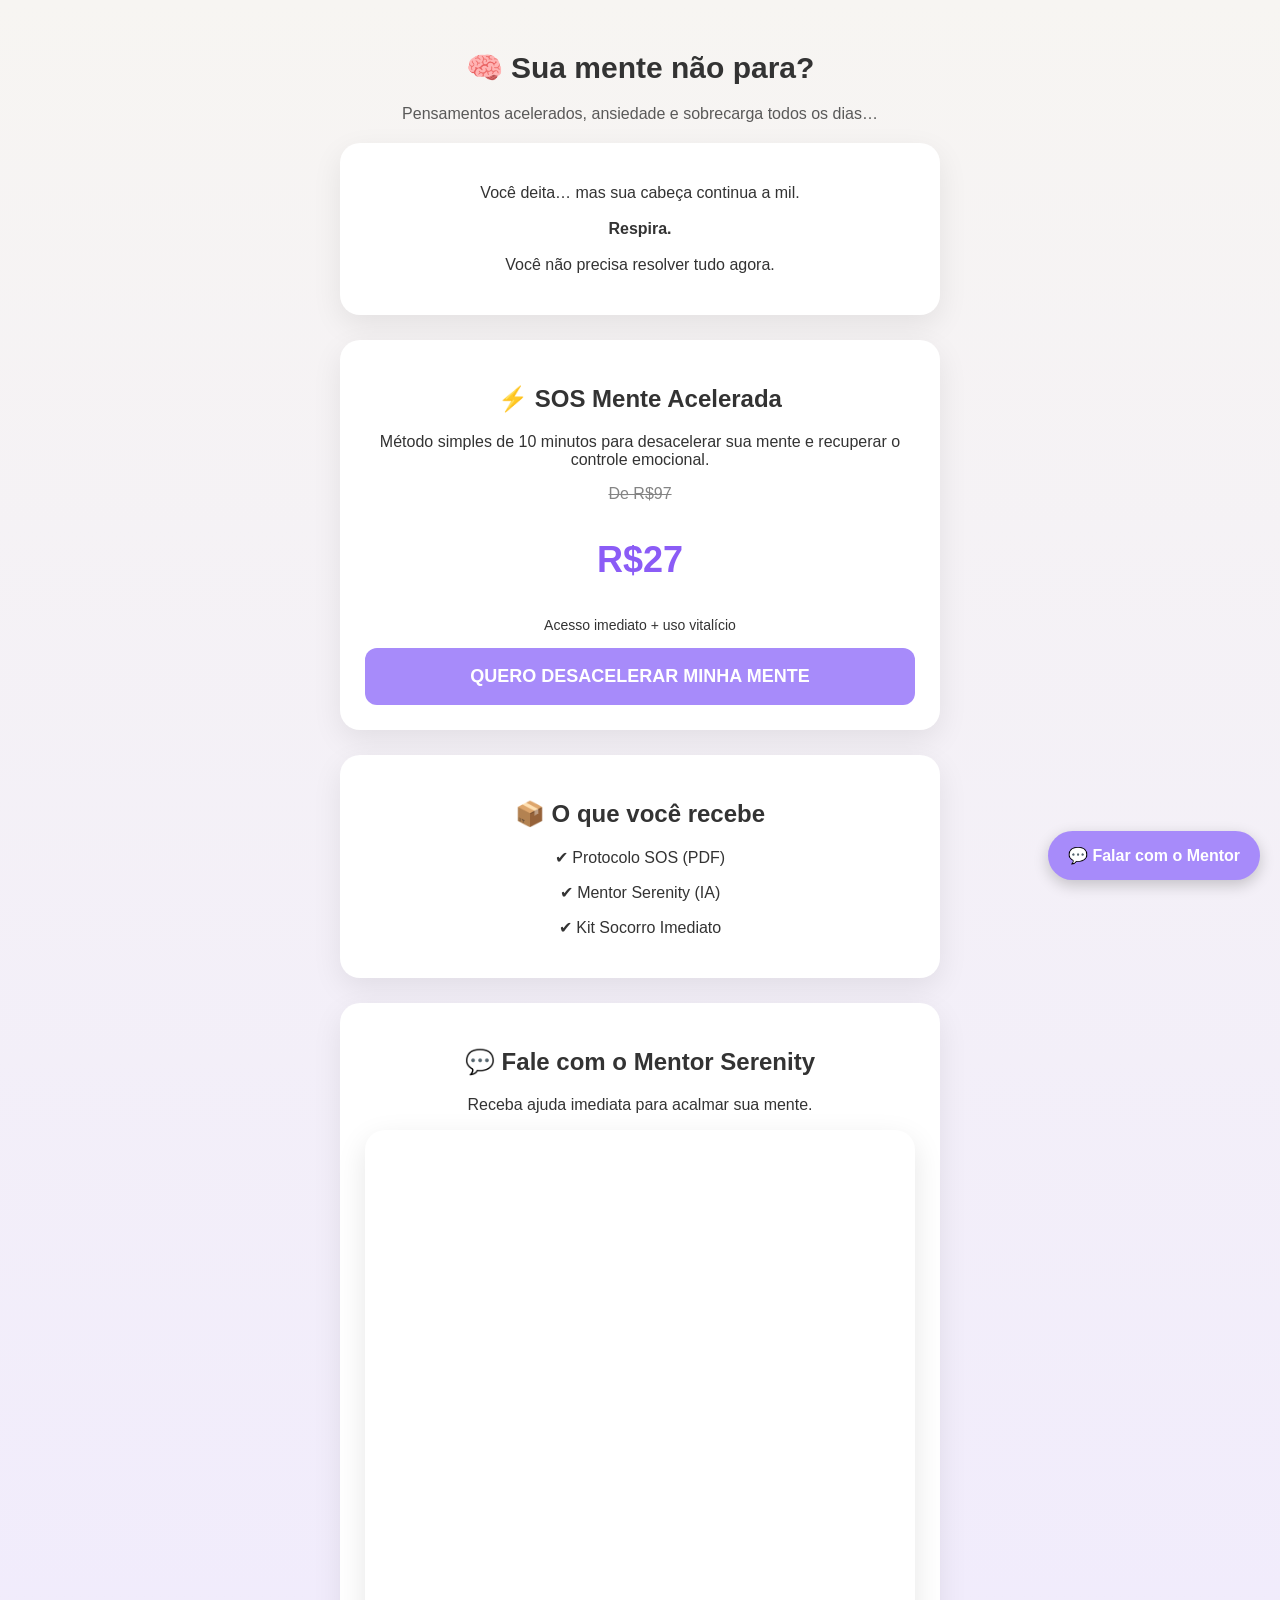
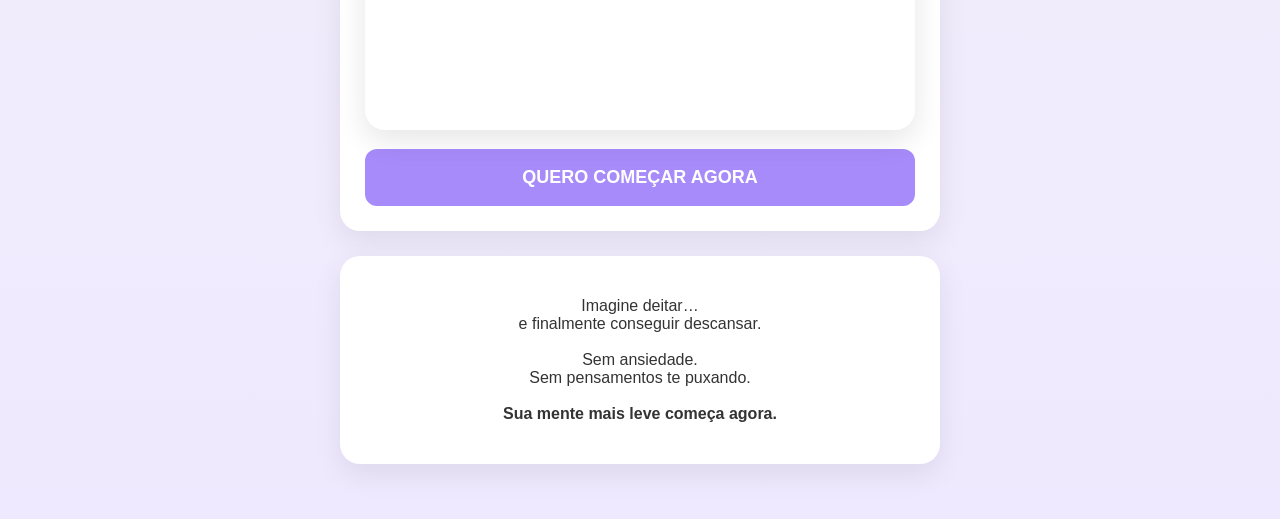
==== index.html @ 45c45fa7 "Update index.html with pricing and layout enhancements Added pricing information and improved layout" ====
<!DOCTYPE html>
<html lang="pt-br">
<head>
<meta charset="UTF-8">
<meta name="viewport" content="width=device-width, initial-scale=1.0">
<title>SOS Mente Acelerada</title>

<!-- META PIXEL -->
<script>
!function(f,b,e,v,n,t,s){if(f.fbq)return;n=f.fbq=function(){n.callMethod?
n.callMethod.apply(n,arguments):n.queue.push(arguments)};
if(!f._fbq)f._fbq=n;n.push=n;n.loaded=!0;n.version='2.0';
n.queue=[];t=b.createElement(e);t.async=!0;
t.src=v;s=b.getElementsByTagName(e)[0];
s.parentNode.insertBefore(t,s)}(window, document,'script',
'https://connect.facebook.net/en_US/fbevents.js');

fbq('init', '4229723683907206');
fbq('track', 'PageView');
</script>

<style>
body {
  margin: 0;
  font-family: Arial;
  background: linear-gradient(180deg, #f7f5f2, #efe9ff);
  color: #333;
}

.container {
  max-width: 600px;
  margin: auto;
  padding: 30px 20px;
  text-align: center;
}

.box {
  background: white;
  padding: 25px;
  border-radius: 20px;
  box-shadow: 0 10px 30px rgba(0,0,0,0.08);
  margin-bottom: 25px;
}

h1 {
  font-size: 30px;
}

.subtitle {
  opacity: 0.8;
  margin-bottom: 20px;
}

.btn {
  display: block;
  padding: 18px;
  background: #a78bfa;
  color: white;
  text-decoration: none;
  border-radius: 12px;
  font-size: 18px;
  font-weight: bold;
  margin-top: 15px;
}

.btn:hover {
  background: #8b5cf6;
}

.price-box {
  margin-top: 15px;
}

.old {
  text-decoration: line-through;
  opacity: 0.6;
}

.price {
  font-size: 36px;
  font-weight: bold;
  color: #8b5cf6;
}

.floating {
  position: fixed;
  bottom: 20px;
  right: 20px;
  background: #a78bfa;
  color: white;
  padding: 15px 20px;
  border-radius: 50px;
  text-decoration: none;
  font-weight: bold;
  box-shadow: 0 5px 15px rgba(0,0,0,0.2);
}
</style>

</head>

<body>

<div class="container">

<h1>🧠 Sua mente não para?</h1>
<p class="subtitle">
Pensamentos acelerados, ansiedade e sobrecarga todos os dias…
</p>

<div class="box">
<p>
Você deita… mas sua cabeça continua a mil.<br><br>
<b>Respira.</b><br><br>
Você não precisa resolver tudo agora.
</p>
</div>

<div class="box">
<h2>⚡ SOS Mente Acelerada</h2>

<p>
Método simples de 10 minutos para desacelerar sua mente e recuperar o controle emocional.
</p>

<div class="price-box">
  <p class="old">De R$97</p>
  <p class="price">R$27</p>
  <p style="font-size:14px;">Acesso imediato + uso vitalício</p>
</div>

<a class="btn" 
href="https://pay.kiwify.com.br/rpnTNTQ"
onclick="fbq('track', 'InitiateCheckout');">
QUERO DESACELERAR MINHA MENTE
</a>

</div>

<div class="box">
<h2>📦 O que você recebe</h2>
<p>✔ Protocolo SOS (PDF)</p>
<p>✔ Mentor Serenity (IA)</p>
<p>✔ Kit Socorro Imediato</p>
</div>

<div class="box">
<h2>💬 Fale com o Mentor Serenity</h2>
<p>Receba ajuda imediata para acalmar sua mente.</p>

<iframe
  title="Mentor Serenity"
  src="https://typebot.co/mentor-serenity-w5dq0qm"
  style="
    border: none;
    width: 100%;
    height: 600px;
    border-radius: 20px;
    box-shadow: 0 10px 30px rgba(0,0,0,0.1);
  ">
</iframe>

<a href="https://pay.kiwify.com.br/rpnTNTQ" class="btn">
QUERO COMEÇAR AGORA
</a>

</div>

<div class="box">
<p>
Imagine deitar…<br>
e finalmente conseguir descansar.<br><br>

Sem ansiedade.<br>
Sem pensamentos te puxando.<br><br>

<b>Sua mente mais leve começa agora.</b>
</p>
</div>

</div>

<a href="https://typebot.co/mentor-serenity-w5dq0qm" target="_blank" class="floating">
💬 Falar com o Mentor
</a>

</body>
</html>
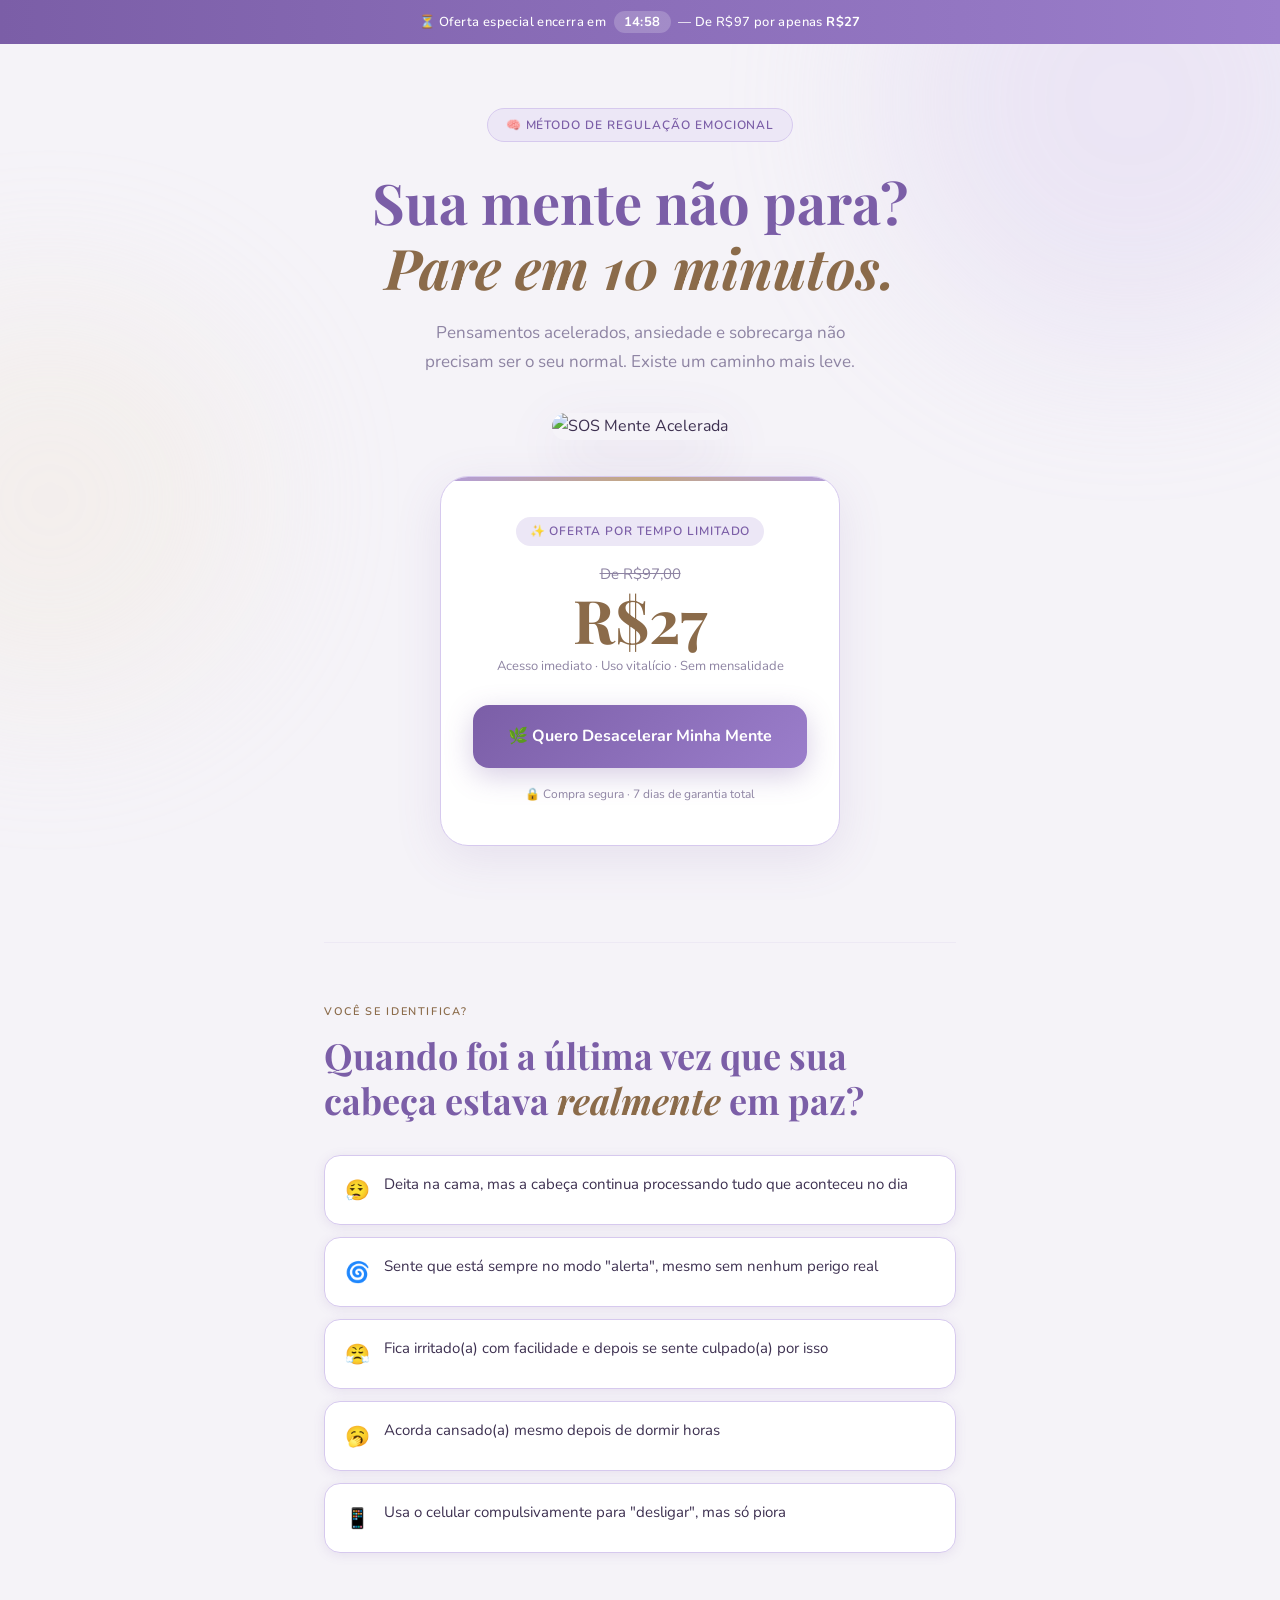
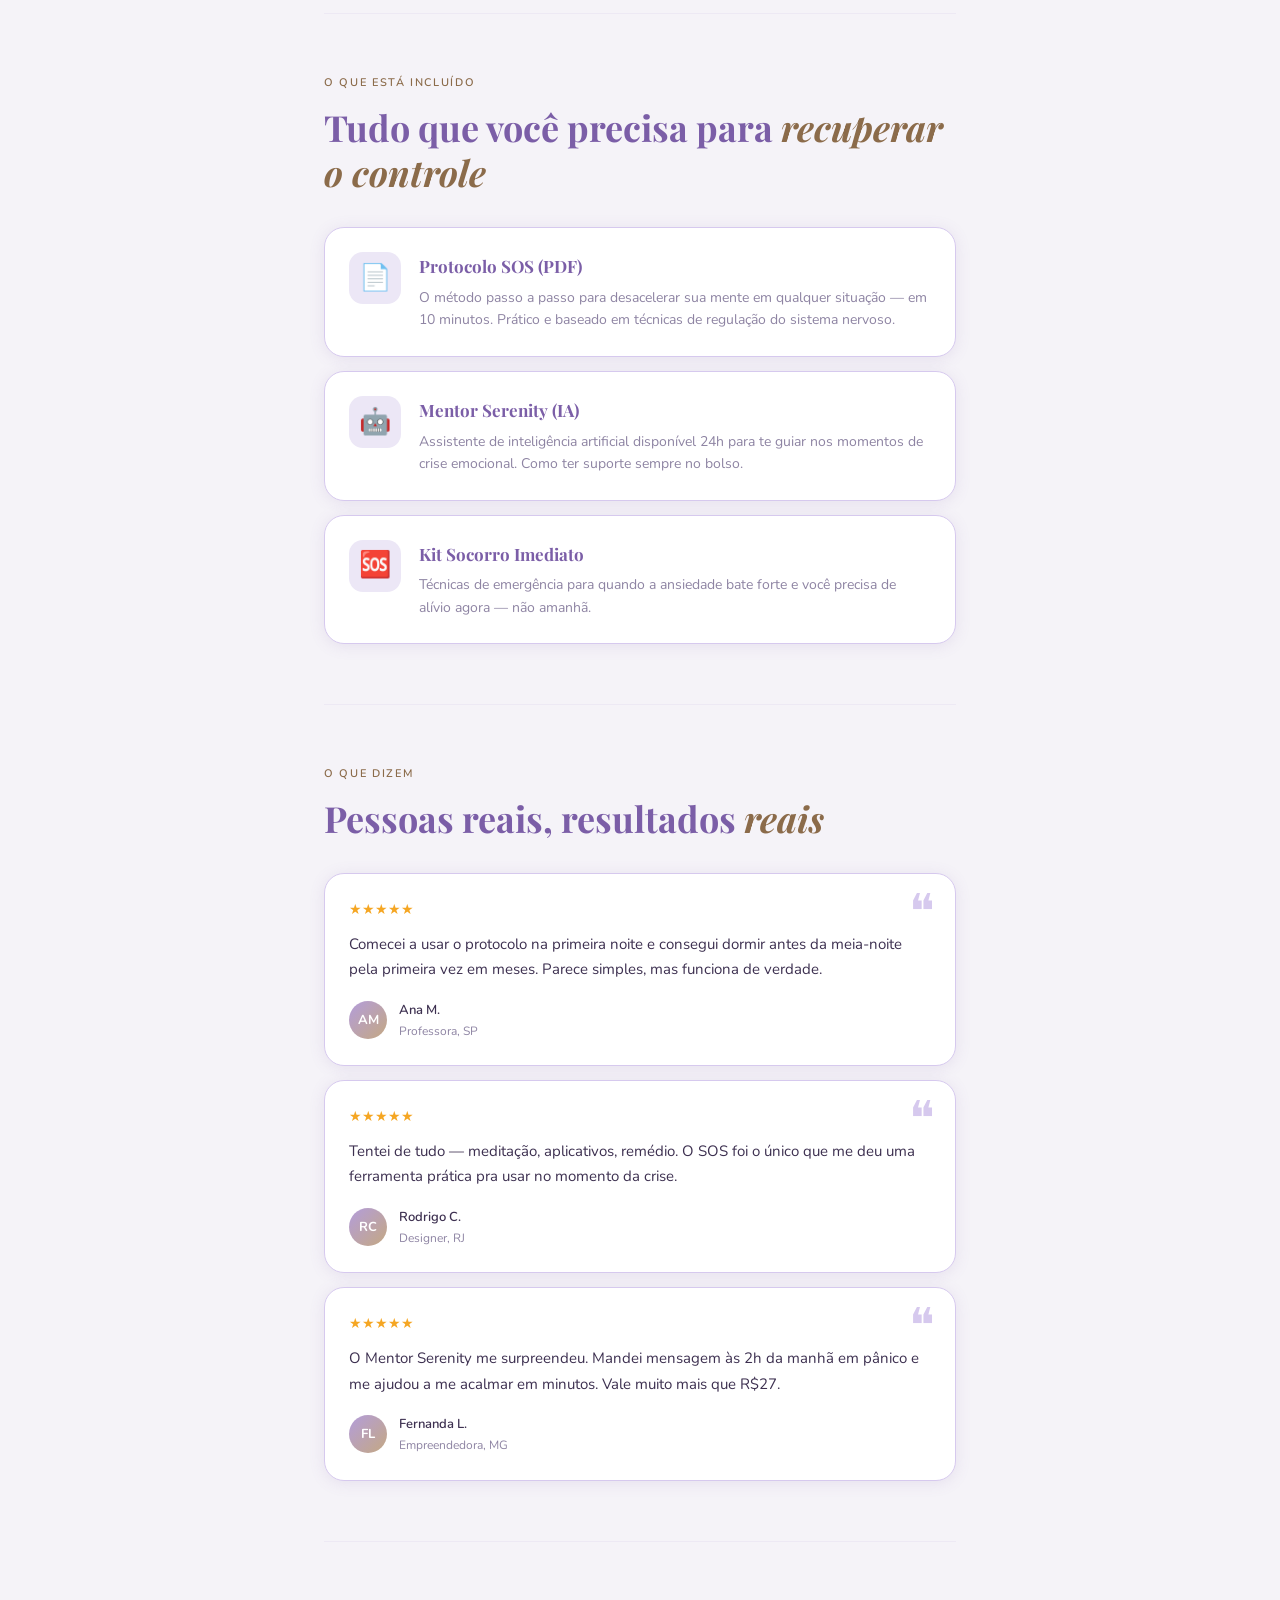
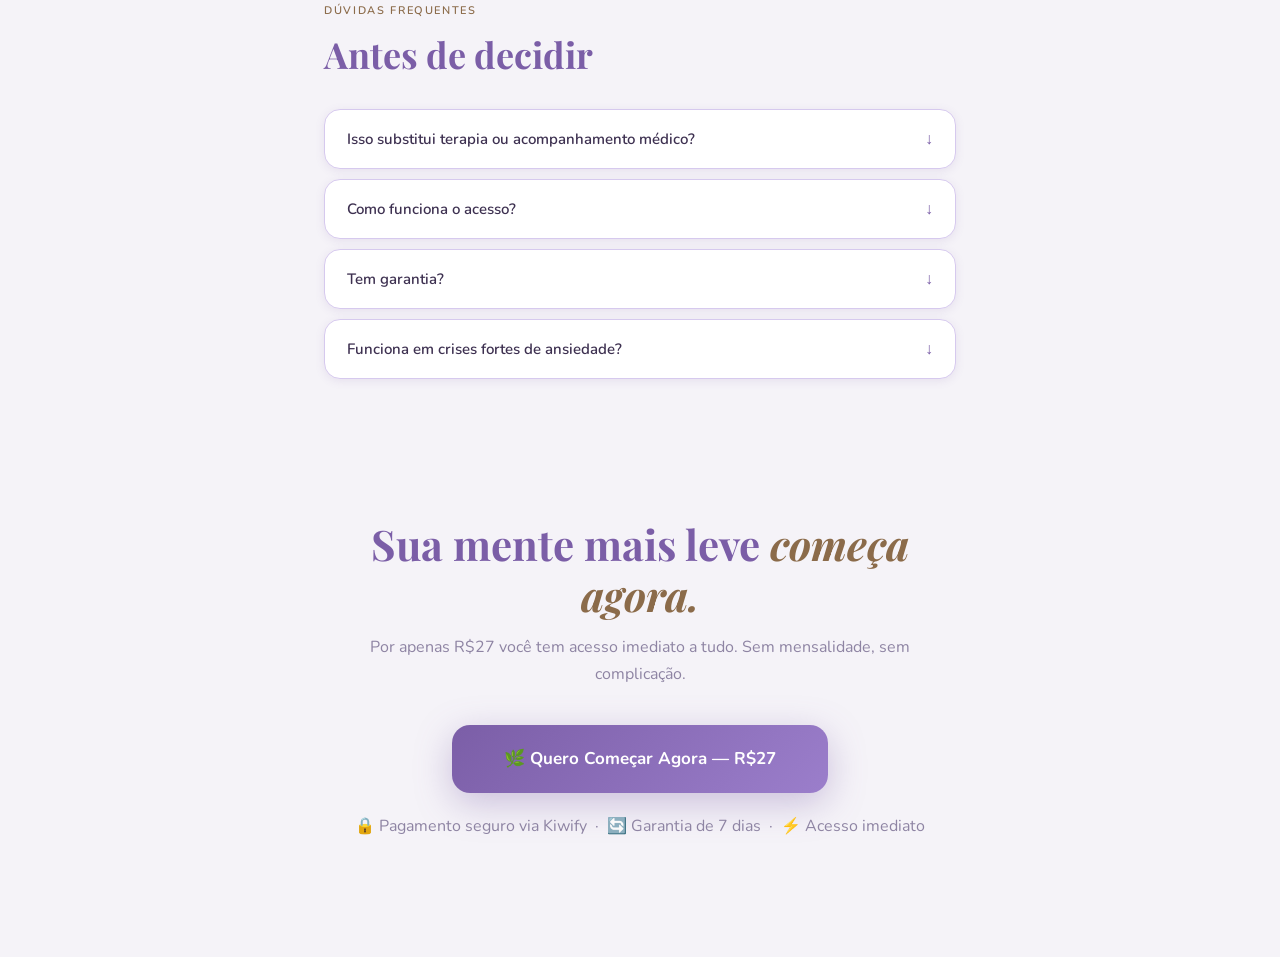
==== commit fbc601ea: "Refactor index.html with new styles and content Updated HTML structure, styles, and content for impr" ====
--- a/index.html
+++ b/index.html
@@ -1,187 +1,372 @@
-    <!DOCTYPE html>
-<html lang="pt-br">
+<!DOCTYPE html>
+<html lang="pt-BR">
 <head>
 <meta charset="UTF-8">
 <meta name="viewport" content="width=device-width, initial-scale=1.0">
-<title>SOS Mente Acelerada</title>
-
-<!-- META PIXEL -->
+<title>SOS Mente Acelerada — Pare os Pensamentos em 10 Minutos</title>
+<link href="https://fonts.googleapis.com/css2?family=Playfair+Display:ital,wght@0,700;1,400&family=Nunito:wght@300;400;500;600;700&display=swap" rel="stylesheet">
+<style>
+  :root {
+    --bg:       #f5f3f8;
+    --bg2:      #ede9f4;
+    --white:    #ffffff;
+    --purple:   #7b5ea7;
+    --purple2:  #9b7ecb;
+    --lavender: #b39ddb;
+    --lilac:    #d6c9ee;
+    --soft:     #ece7f6;
+    --brown:    #8b6b4a;
+    --brown-l:  #c4a882;
+    --text:     #3d3050;
+    --muted:    #8e84a3;
+    --shadow:   rgba(123,94,167,0.12);
+  }
+  * { margin:0; padding:0; box-sizing:border-box; }
+  body {
+    background: var(--bg);
+    color: var(--text);
+    font-family: 'Nunito', sans-serif;
+    font-weight: 400;
+    line-height: 1.7;
+    overflow-x: hidden;
+  }
+  .blob { position:fixed; border-radius:50%; filter:blur(80px); pointer-events:none; z-index:0; opacity:0.3; }
+  .blob-1 { width:500px; height:500px; background:var(--lilac); top:-150px; right:-100px; }
+  .blob-2 { width:400px; height:400px; background:#f0e6d3; bottom:200px; left:-150px; }
+
+  .container { max-width:680px; margin:0 auto; padding:0 24px; position:relative; z-index:1; }
+
+  /* TIMER */
+  .timer-bar {
+    background: linear-gradient(90deg, var(--purple), var(--purple2));
+    padding:11px 24px; text-align:center;
+    font-size:13px; color:#fff; font-weight:500; letter-spacing:0.03em;
+    position:relative; z-index:10;
+  }
+  #countdown {
+    font-weight:700; font-variant-numeric:tabular-nums;
+    background:rgba(255,255,255,0.2); padding:2px 10px; border-radius:20px; margin:0 4px;
+  }
+
+  /* HERO */
+  .hero { padding:64px 0 40px; text-align:center; }
+  .badge {
+    display:inline-flex; align-items:center; gap:8px;
+    background:var(--soft); border:1px solid var(--lilac); border-radius:100px;
+    padding:6px 18px; font-size:12px; color:var(--purple);
+    letter-spacing:0.08em; text-transform:uppercase; font-weight:600;
+    margin-bottom:28px; animation:fadeUp 0.6s ease both;
+  }
+  .hero h1 {
+    font-family:'Playfair Display', serif; font-size:clamp(36px,8vw,56px);
+    font-weight:700; color:var(--purple); line-height:1.15;
+    margin-bottom:20px; animation:fadeUp 0.6s 0.1s ease both;
+  }
+  .hero h1 em { font-style:italic; color:var(--brown); }
+  .hero p {
+    font-size:17px; color:var(--muted); max-width:480px;
+    margin:0 auto 36px; animation:fadeUp 0.6s 0.2s ease both;
+  }
+  .mockup-wrap {
+    margin:0 auto 36px; max-width:340px;
+    animation:fadeUp 0.6s 0.15s ease both;
+  }
+  .mockup-wrap img { width:100%; border-radius:20px; box-shadow:0 20px 60px var(--shadow); }
+
+  /* PRICE CARD */
+  .price-card {
+    background:var(--white); border:1.5px solid var(--lilac); border-radius:28px;
+    padding:40px 32px; text-align:center; margin:0 auto 56px; max-width:400px;
+    box-shadow:0 12px 48px var(--shadow); animation:fadeUp 0.6s 0.3s ease both;
+    position:relative; overflow:hidden;
+  }
+  .price-card::before {
+    content:''; position:absolute; top:0; left:0; right:0; height:4px;
+    background:linear-gradient(90deg,var(--lavender),var(--brown-l),var(--lavender));
+  }
+  .price-tag {
+    display:inline-block; background:var(--soft); color:var(--purple);
+    font-size:12px; font-weight:600; letter-spacing:0.08em; text-transform:uppercase;
+    padding:4px 14px; border-radius:100px; margin-bottom:16px;
+  }
+  .price-old { font-size:15px; color:var(--muted); text-decoration:line-through; margin-bottom:2px; }
+  .price-new {
+    font-family:'Playfair Display',serif; font-size:60px;
+    font-weight:700; color:var(--brown); line-height:1; margin-bottom:6px;
+  }
+  .price-note { font-size:13px; color:var(--muted); margin-bottom:28px; }
+  .cta-btn {
+    display:block; width:100%;
+    background:linear-gradient(135deg,var(--purple) 0%,var(--purple2) 100%);
+    color:#fff; font-family:'Nunito',sans-serif; font-weight:700; font-size:16px;
+    padding:18px 32px; border-radius:16px; text-decoration:none;
+    transition:transform 0.2s,box-shadow 0.2s;
+    box-shadow:0 8px 28px rgba(123,94,167,0.3);
+  }
+  .cta-btn:hover { transform:translateY(-2px); box-shadow:0 14px 36px rgba(123,94,167,0.4); }
+  .guarantee {
+    display:flex; align-items:center; justify-content:center;
+    gap:8px; font-size:12px; color:var(--muted); margin-top:16px;
+  }
+
+  /* SECTIONS */
+  .section { padding:60px 0; border-top:1px solid var(--bg2); }
+  .section-label {
+    font-size:11px; letter-spacing:0.15em; text-transform:uppercase;
+    color:var(--brown); font-weight:600; margin-bottom:12px;
+  }
+  .section h2 {
+    font-family:'Playfair Display',serif; font-size:clamp(24px,5vw,36px);
+    font-weight:700; color:var(--purple); line-height:1.25; margin-bottom:32px;
+  }
+  .section h2 em { font-style:italic; color:var(--brown); }
+
+  /* SYMPTOMS */
+  .symptom-list { list-style:none; display:flex; flex-direction:column; gap:12px; }
+  .symptom-list li {
+    display:flex; align-items:flex-start; gap:14px;
+    background:var(--white); border:1px solid var(--lilac); border-radius:16px;
+    padding:16px 20px; font-size:15px; box-shadow:0 2px 12px var(--shadow);
+  }
+  .symptom-list li .icon { font-size:20px; flex-shrink:0; margin-top:2px; }
+
+  /* DELIVERABLES */
+  .deliverables { display:flex; flex-direction:column; gap:14px; }
+  .deliverable-card {
+    background:var(--white); border:1px solid var(--lilac); border-radius:20px;
+    padding:24px; display:flex; gap:18px; align-items:flex-start;
+    box-shadow:0 2px 16px var(--shadow); transition:transform 0.2s,box-shadow 0.2s;
+  }
+  .deliverable-card:hover { transform:translateY(-2px); box-shadow:0 8px 28px var(--shadow); }
+  .deliverable-icon {
+    font-size:26px; flex-shrink:0; width:52px; height:52px;
+    display:flex; align-items:center; justify-content:center;
+    background:var(--soft); border-radius:14px;
+  }
+  .deliverable-card h3 {
+    font-family:'Playfair Display',serif; font-size:17px;
+    font-weight:700; color:var(--purple); margin-bottom:6px;
+  }
+  .deliverable-card p { font-size:14px; color:var(--muted); line-height:1.6; }
+
+  /* TESTIMONIALS */
+  .testimonials { display:flex; flex-direction:column; gap:14px; }
+  .testimonial {
+    background:var(--white); border:1px solid var(--lilac); border-radius:20px;
+    padding:24px; box-shadow:0 2px 16px var(--shadow); position:relative;
+  }
+  .testimonial::after {
+    content:'❝'; position:absolute; top:14px; right:20px;
+    font-size:48px; color:var(--lilac); line-height:1;
+  }
+  .stars { color:#f5a623; font-size:14px; margin-bottom:10px; }
+  .testimonial-text { font-size:15px; line-height:1.7; margin-bottom:16px; }
+  .testimonial-author { display:flex; align-items:center; gap:12px; }
+  .avatar {
+    width:38px; height:38px; border-radius:50%;
+    background:linear-gradient(135deg,var(--lavender),var(--brown-l));
+    display:flex; align-items:center; justify-content:center;
+    font-size:13px; font-weight:700; color:#fff;
+  }
+  .author-info .name { font-size:13px; font-weight:600; }
+  .author-info .role { font-size:12px; color:var(--muted); }
+
+  /* FAQ */
+  .faq-list { display:flex; flex-direction:column; gap:10px; }
+  .faq-item {
+    background:var(--white); border:1px solid var(--lilac);
+    border-radius:16px; overflow:hidden; box-shadow:0 2px 10px var(--shadow);
+  }
+  .faq-question {
+    width:100%; background:none; border:none; color:var(--text);
+    font-family:'Nunito',sans-serif; font-size:15px; font-weight:600;
+    padding:18px 22px; text-align:left; cursor:pointer;
+    display:flex; justify-content:space-between; align-items:center; gap:16px;
+  }
+  .faq-question .chevron { font-size:16px; color:var(--purple); transition:transform 0.3s; flex-shrink:0; }
+  .faq-answer {
+    max-height:0; overflow:hidden; transition:max-height 0.3s ease,padding 0.3s;
+    font-size:14px; color:var(--muted); line-height:1.7; padding:0 22px;
+  }
+  .faq-item.open .faq-answer { max-height:200px; padding:0 22px 18px; }
+  .faq-item.open .chevron { transform:rotate(180deg); }
+
+  /* FINAL CTA */
+  .final-cta { padding:80px 0; text-align:center; }
+  .final-cta h2 {
+    font-family:'Playfair Display',serif; font-size:clamp(28px,6vw,42px);
+    font-weight:700; color:var(--purple); line-height:1.2; margin-bottom:14px;
+  }
+  .final-cta h2 em { font-style:italic; color:var(--brown); }
+  .final-cta p { font-size:16px; color:var(--muted); margin-bottom:36px; }
+  .cta-btn-large {
+    display:inline-block;
+    background:linear-gradient(135deg,var(--purple) 0%,var(--purple2) 100%);
+    color:#fff; font-family:'Nunito',sans-serif; font-weight:700; font-size:17px;
+    padding:20px 52px; border-radius:18px; text-decoration:none;
+    transition:transform 0.2s,box-shadow 0.2s;
+    box-shadow:0 10px 36px rgba(123,94,167,0.35); margin-bottom:20px;
+  }
+  .cta-btn-large:hover { transform:translateY(-3px); box-shadow:0 18px 48px rgba(123,94,167,0.45); }
+  .footer-note { font-size:12px; color:var(--muted); }
+
+  @keyframes fadeUp {
+    from { opacity:0; transform:translateY(18px); }
+    to   { opacity:1; transform:translateY(0); }
+  }
+  .reveal { opacity:0; transform:translateY(24px); transition:opacity 0.6s ease,transform 0.6s ease; }
+  .reveal.visible { opacity:1; transform:translateY(0); }
+</style>
+</head>
+<body>
+
+<div class="blob blob-1"></div>
+<div class="blob blob-2"></div>
+
+<div class="timer-bar">
+  ⏳ Oferta especial encerra em <span id="countdown">15:00</span> — De R$97 por apenas <strong>R$27</strong>
+</div>
+
+<div class="container">
+
+  <section class="hero">
+    <div class="badge">🧠 Método de regulação emocional</div>
+    <h1>Sua mente não para?<br><em>Pare em 10 minutos.</em></h1>
+    <p>Pensamentos acelerados, ansiedade e sobrecarga não precisam ser o seu normal. Existe um caminho mais leve.</p>
+    <div class="mockup-wrap">
+      <img src="ChatGPT_Image_18_mar_2026__17_12_51.png" alt="SOS Mente Acelerada">
+    </div>
+    <div class="price-card">
+      <div class="price-tag">✨ Oferta por tempo limitado</div>
+      <div class="price-old">De R$97,00</div>
+      <div class="price-new">R$27</div>
+      <div class="price-note">Acesso imediato · Uso vitalício · Sem mensalidade</div>
+      <a href="https://pay.kiwify.com.br/rpnTNTQ" class="cta-btn">🌿 Quero Desacelerar Minha Mente</a>
+      <div class="guarantee">🔒 Compra segura · 7 dias de garantia total</div>
+    </div>
+  </section>
+
+  <section class="section reveal">
+    <p class="section-label">Você se identifica?</p>
+    <h2>Quando foi a última vez que sua cabeça estava <em>realmente</em> em paz?</h2>
+    <ul class="symptom-list">
+      <li><span class="icon">😮‍💨</span><span>Deita na cama, mas a cabeça continua processando tudo que aconteceu no dia</span></li>
+      <li><span class="icon">🌀</span><span>Sente que está sempre no modo "alerta", mesmo sem nenhum perigo real</span></li>
+      <li><span class="icon">😤</span><span>Fica irritado(a) com facilidade e depois se sente culpado(a) por isso</span></li>
+      <li><span class="icon">🥱</span><span>Acorda cansado(a) mesmo depois de dormir horas</span></li>
+      <li><span class="icon">📱</span><span>Usa o celular compulsivamente para "desligar", mas só piora</span></li>
+    </ul>
+  </section>
+
+  <section class="section reveal">
+    <p class="section-label">O que está incluído</p>
+    <h2>Tudo que você precisa para <em>recuperar o controle</em></h2>
+    <div class="deliverables">
+      <div class="deliverable-card">
+        <div class="deliverable-icon">📄</div>
+        <div>
+          <h3>Protocolo SOS (PDF)</h3>
+          <p>O método passo a passo para desacelerar sua mente em qualquer situação — em 10 minutos. Prático e baseado em técnicas de regulação do sistema nervoso.</p>
+        </div>
+      </div>
+      <div class="deliverable-card">
+        <div class="deliverable-icon">🤖</div>
+        <div>
+          <h3>Mentor Serenity (IA)</h3>
+          <p>Assistente de inteligência artificial disponível 24h para te guiar nos momentos de crise emocional. Como ter suporte sempre no bolso.</p>
+        </div>
+      </div>
+      <div class="deliverable-card">
+        <div class="deliverable-icon">🆘</div>
+        <div>
+          <h3>Kit Socorro Imediato</h3>
+          <p>Técnicas de emergência para quando a ansiedade bate forte e você precisa de alívio agora — não amanhã.</p>
+        </div>
+      </div>
+    </div>
+  </section>
+
+  <section class="section reveal">
+    <p class="section-label">O que dizem</p>
+    <h2>Pessoas reais, resultados <em>reais</em></h2>
+    <div class="testimonials">
+      <div class="testimonial">
+        <div class="stars">★★★★★</div>
+        <p class="testimonial-text">Comecei a usar o protocolo na primeira noite e consegui dormir antes da meia-noite pela primeira vez em meses. Parece simples, mas funciona de verdade.</p>
+        <div class="testimonial-author">
+          <div class="avatar">AM</div>
+          <div class="author-info"><div class="name">Ana M.</div><div class="role">Professora, SP</div></div>
+        </div>
+      </div>
+      <div class="testimonial">
+        <div class="stars">★★★★★</div>
+        <p class="testimonial-text">Tentei de tudo — meditação, aplicativos, remédio. O SOS foi o único que me deu uma ferramenta prática pra usar no momento da crise.</p>
+        <div class="testimonial-author">
+          <div class="avatar">RC</div>
+          <div class="author-info"><div class="name">Rodrigo C.</div><div class="role">Designer, RJ</div></div>
+        </div>
+      </div>
+      <div class="testimonial">
+        <div class="stars">★★★★★</div>
+        <p class="testimonial-text">O Mentor Serenity me surpreendeu. Mandei mensagem às 2h da manhã em pânico e me ajudou a me acalmar em minutos. Vale muito mais que R$27.</p>
+        <div class="testimonial-author">
+          <div class="avatar">FL</div>
+          <div class="author-info"><div class="name">Fernanda L.</div><div class="role">Empreendedora, MG</div></div>
+        </div>
+      </div>
+    </div>
+  </section>
+
+  <section class="section reveal">
+    <p class="section-label">Dúvidas frequentes</p>
+    <h2>Antes de decidir</h2>
+    <div class="faq-list">
+      <div class="faq-item">
+        <button class="faq-question" onclick="toggleFaq(this)">Isso substitui terapia ou acompanhamento médico?<span class="chevron">↓</span></button>
+        <div class="faq-answer">Não. O SOS Mente Acelerada é uma ferramenta de apoio emocional e autocuidado, não tratamento médico. Se você tem diagnóstico de ansiedade ou depressão, use em conjunto com seu acompanhamento profissional.</div>
+      </div>
+      <div class="faq-item">
+        <button class="faq-question" onclick="toggleFaq(this)">Como funciona o acesso?<span class="chevron">↓</span></button>
+        <div class="faq-answer">Imediatamente após o pagamento, você recebe um email com o link de acesso ao PDF e ao Mentor Serenity. Acesso vitalício, sem mensalidade, disponível no celular ou computador.</div>
+      </div>
+      <div class="faq-item">
+        <button class="faq-question" onclick="toggleFaq(this)">Tem garantia?<span class="chevron">↓</span></button>
+        <div class="faq-answer">Sim! Você tem 7 dias de garantia total. Se por qualquer motivo não gostar, basta pedir reembolso e devolvemos 100% do valor — sem burocracia.</div>
+      </div>
+      <div class="faq-item">
+        <button class="faq-question" onclick="toggleFaq(this)">Funciona em crises fortes de ansiedade?<span class="chevron">↓</span></button>
+        <div class="faq-answer">O Kit Socorro Imediato foi criado exatamente para esses momentos. As técnicas são baseadas em regulação do sistema nervoso autônomo e funcionam mesmo quando a ansiedade está intensa.</div>
+      </div>
+    </div>
+  </section>
+
+  <section class="final-cta reveal">
+    <h2>Sua mente mais leve <em>começa agora.</em></h2>
+    <p>Por apenas R$27 você tem acesso imediato a tudo. Sem mensalidade, sem complicação.</p>
+    <a href="https://pay.kiwify.com.br/rpnTNTQ" class="cta-btn-large">🌿 Quero Começar Agora — R$27</a><br>
+    <p class="footer-note">🔒 Pagamento seguro via Kiwify &nbsp;·&nbsp; 🔄 Garantia de 7 dias &nbsp;·&nbsp; ⚡ Acesso imediato</p>
+  </section>
+
+</div>
+
 <script>
-!function(f,b,e,v,n,t,s){if(f.fbq)return;n=f.fbq=function(){n.callMethod?
-n.callMethod.apply(n,arguments):n.queue.push(arguments)};
-if(!f._fbq)f._fbq=n;n.push=n;n.loaded=!0;n.version='2.0';
-n.queue=[];t=b.createElement(e);t.async=!0;
-t.src=v;s=b.getElementsByTagName(e)[0];
-s.parentNode.insertBefore(t,s)}(window, document,'script',
-'https://connect.facebook.net/en_US/fbevents.js');
-
-fbq('init', '4229723683907206');
-fbq('track', 'PageView');
+  let total = 15*60;
+  const el = document.getElementById('countdown');
+  const iv = setInterval(()=>{
+    total--;
+    if(total<=0){clearInterval(iv);el.textContent='00:00';return;}
+    el.textContent=String(Math.floor(total/60)).padStart(2,'0')+':'+String(total%60).padStart(2,'0');
+  },1000);
+
+  const obs = new IntersectionObserver(e=>e.forEach(x=>{if(x.isIntersecting)x.target.classList.add('visible');}),{threshold:0.08});
+  document.querySelectorAll('.reveal').forEach(r=>obs.observe(r));
+
+  function toggleFaq(btn){
+    const item=btn.closest('.faq-item');
+    const open=item.classList.contains('open');
+    document.querySelectorAll('.faq-item').forEach(i=>i.classList.remove('open'));
+    if(!open)item.classList.add('open');
+  }
 </script>
-
-<style>
-body {
-  margin: 0;
-  font-family: Arial;
-  background: linear-gradient(180deg, #f7f5f2, #efe9ff);
-  color: #333;
-}
-
-.container {
-  max-width: 600px;
-  margin: auto;
-  padding: 30px 20px;
-  text-align: center;
-}
-
-.box {
-  background: white;
-  padding: 25px;
-  border-radius: 20px;
-  box-shadow: 0 10px 30px rgba(0,0,0,0.08);
-  margin-bottom: 25px;
-}
-
-h1 {
-  font-size: 30px;
-}
-
-.subtitle {
-  opacity: 0.8;
-  margin-bottom: 20px;
-}
-
-.btn {
-  display: block;
-  padding: 18px;
-  background: #a78bfa;
-  color: white;
-  text-decoration: none;
-  border-radius: 12px;
-  font-size: 18px;
-  font-weight: bold;
-  margin-top: 15px;
-}
-
-.btn:hover {
-  background: #8b5cf6;
-}
-
-.price-box {
-  margin-top: 15px;
-}
-
-.old {
-  text-decoration: line-through;
-  opacity: 0.6;
-}
-
-.price {
-  font-size: 36px;
-  font-weight: bold;
-  color: #8b5cf6;
-}
-
-.floating {
-  position: fixed;
-  bottom: 20px;
-  right: 20px;
-  background: #a78bfa;
-  color: white;
-  padding: 15px 20px;
-  border-radius: 50px;
-  text-decoration: none;
-  font-weight: bold;
-  box-shadow: 0 5px 15px rgba(0,0,0,0.2);
-}
-</style>
-
-</head>
-
-<body>
-
-<div class="container">
-
-<h1>🧠 Sua mente não para?</h1>
-<p class="subtitle">
-Pensamentos acelerados, ansiedade e sobrecarga todos os dias…
-</p>
-
-<div class="box">
-<p>
-Você deita… mas sua cabeça continua a mil.<br><br>
-<b>Respira.</b><br><br>
-Você não precisa resolver tudo agora.
-</p>
-</div>
-
-<div class="box">
-<h2>⚡ SOS Mente Acelerada</h2>
-
-<p>
-Método simples de 10 minutos para desacelerar sua mente e recuperar o controle emocional.
-</p>
-
-<div class="price-box">
-  <p class="old">De R$97</p>
-  <p class="price">R$27</p>
-  <p style="font-size:14px;">Acesso imediato + uso vitalício</p>
-</div>
-
-<a class="btn" 
-href="https://pay.kiwify.com.br/rpnTNTQ"
-onclick="fbq('track', 'InitiateCheckout');">
-QUERO DESACELERAR MINHA MENTE
-</a>
-
-</div>
-
-<div class="box">
-<h2>📦 O que você recebe</h2>
-<p>✔ Protocolo SOS (PDF)</p>
-<p>✔ Mentor Serenity (IA)</p>
-<p>✔ Kit Socorro Imediato</p>
-</div>
-
-<div class="box">
-<h2>💬 Fale com o Mentor Serenity</h2>
-<p>Receba ajuda imediata para acalmar sua mente.</p>
-
-<iframe
-  title="Mentor Serenity"
-  src="https://typebot.co/mentor-serenity-w5dq0qm"
-  style="
-    border: none;
-    width: 100%;
-    height: 600px;
-    border-radius: 20px;
-    box-shadow: 0 10px 30px rgba(0,0,0,0.1);
-  ">
-</iframe>
-
-<a href="https://pay.kiwify.com.br/rpnTNTQ" class="btn">
-QUERO COMEÇAR AGORA
-</a>
-
-</div>
-
-<div class="box">
-<p>
-Imagine deitar…<br>
-e finalmente conseguir descansar.<br><br>
-
-Sem ansiedade.<br>
-Sem pensamentos te puxando.<br><br>
-
-<b>Sua mente mais leve começa agora.</b>
-</p>
-</div>
-
-</div>
-
-<a href="https://typebot.co/mentor-serenity-w5dq0qm" target="_blank" class="floating">
-💬 Falar com o Mentor
-</a>
-
 </body>
 </html>
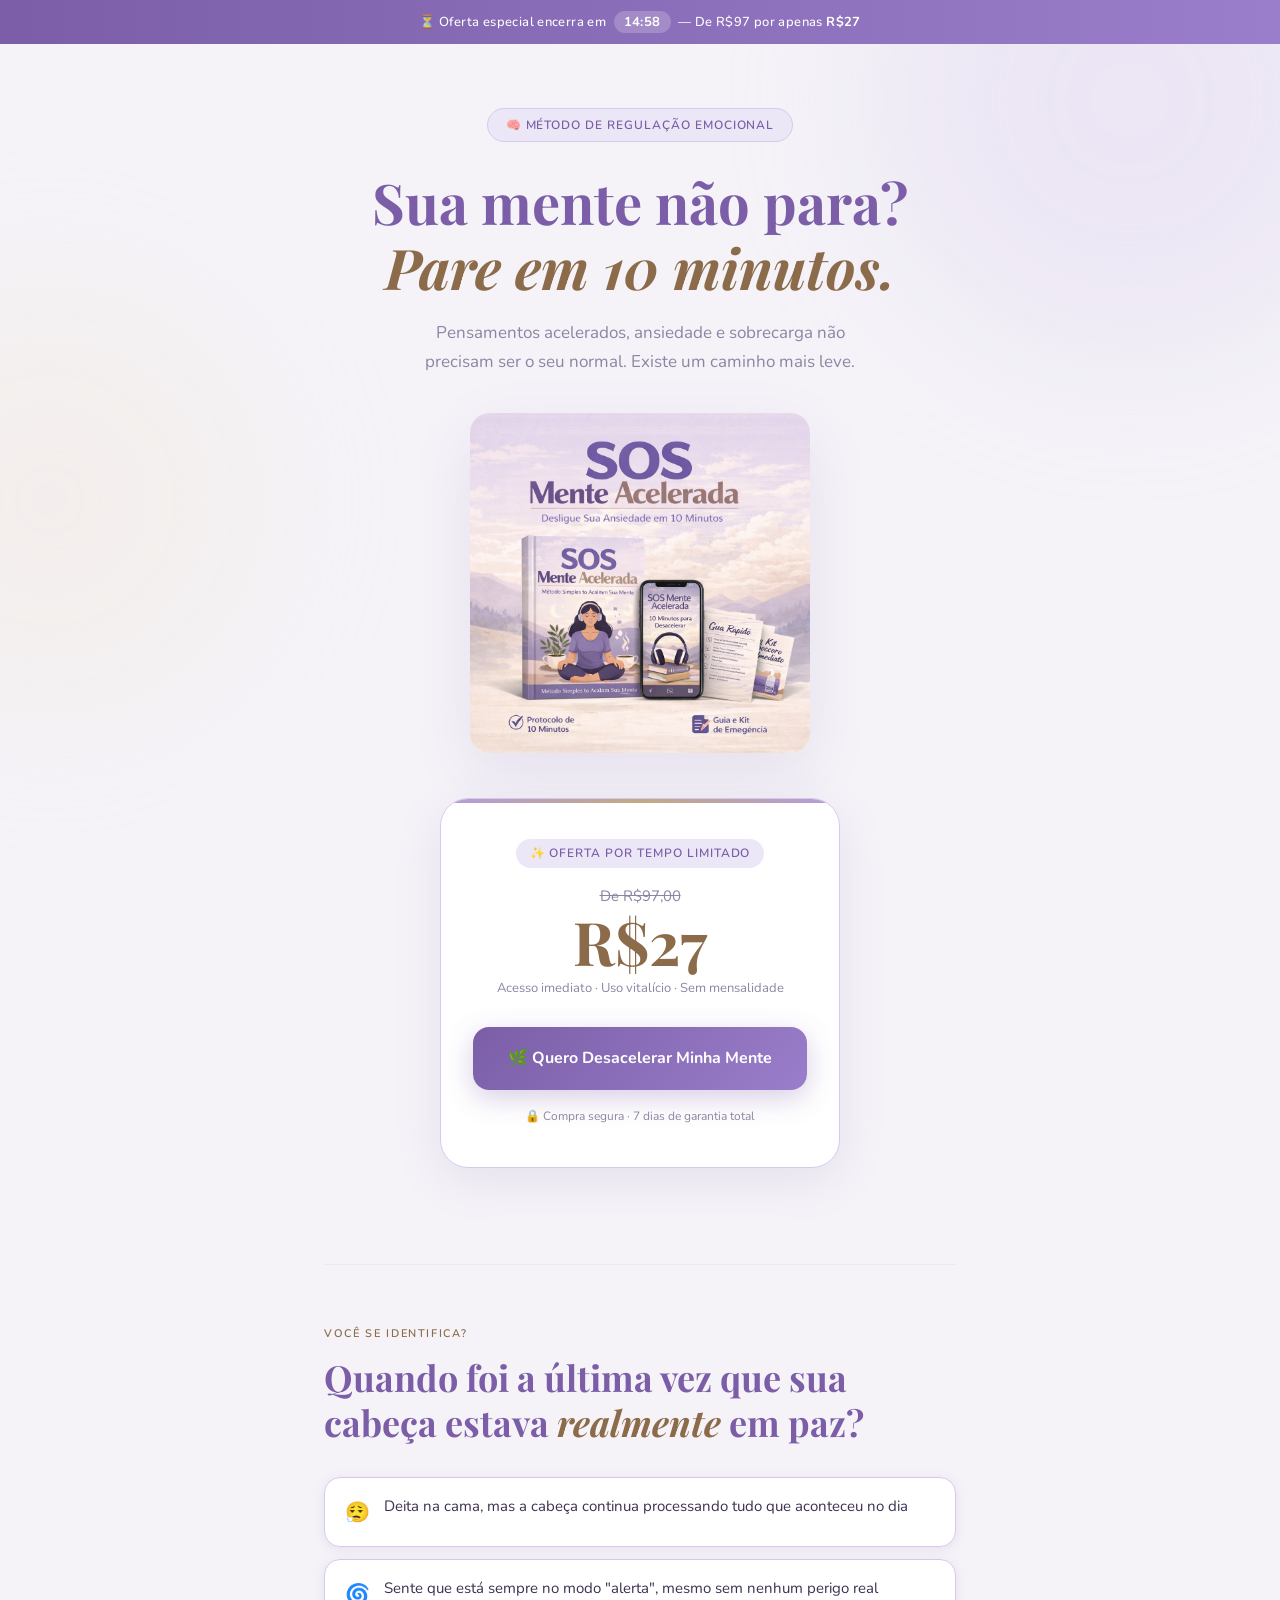
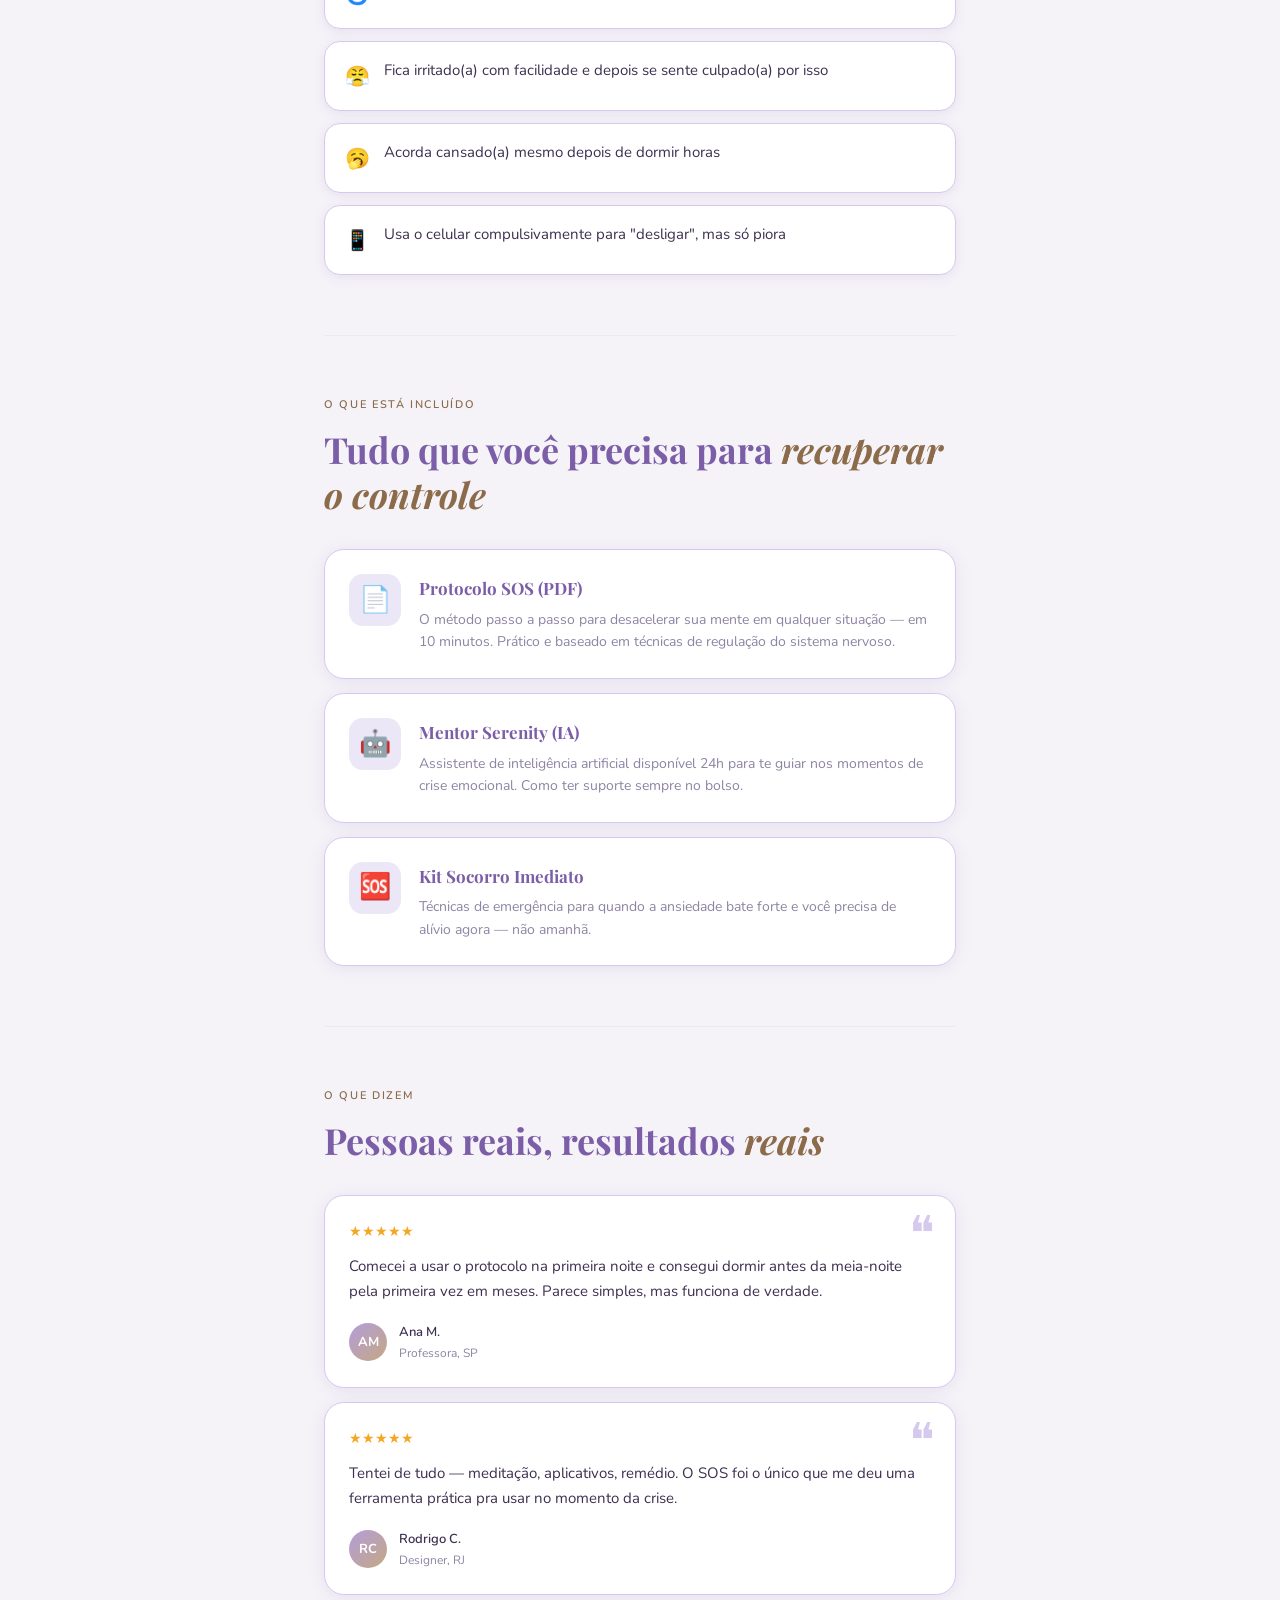
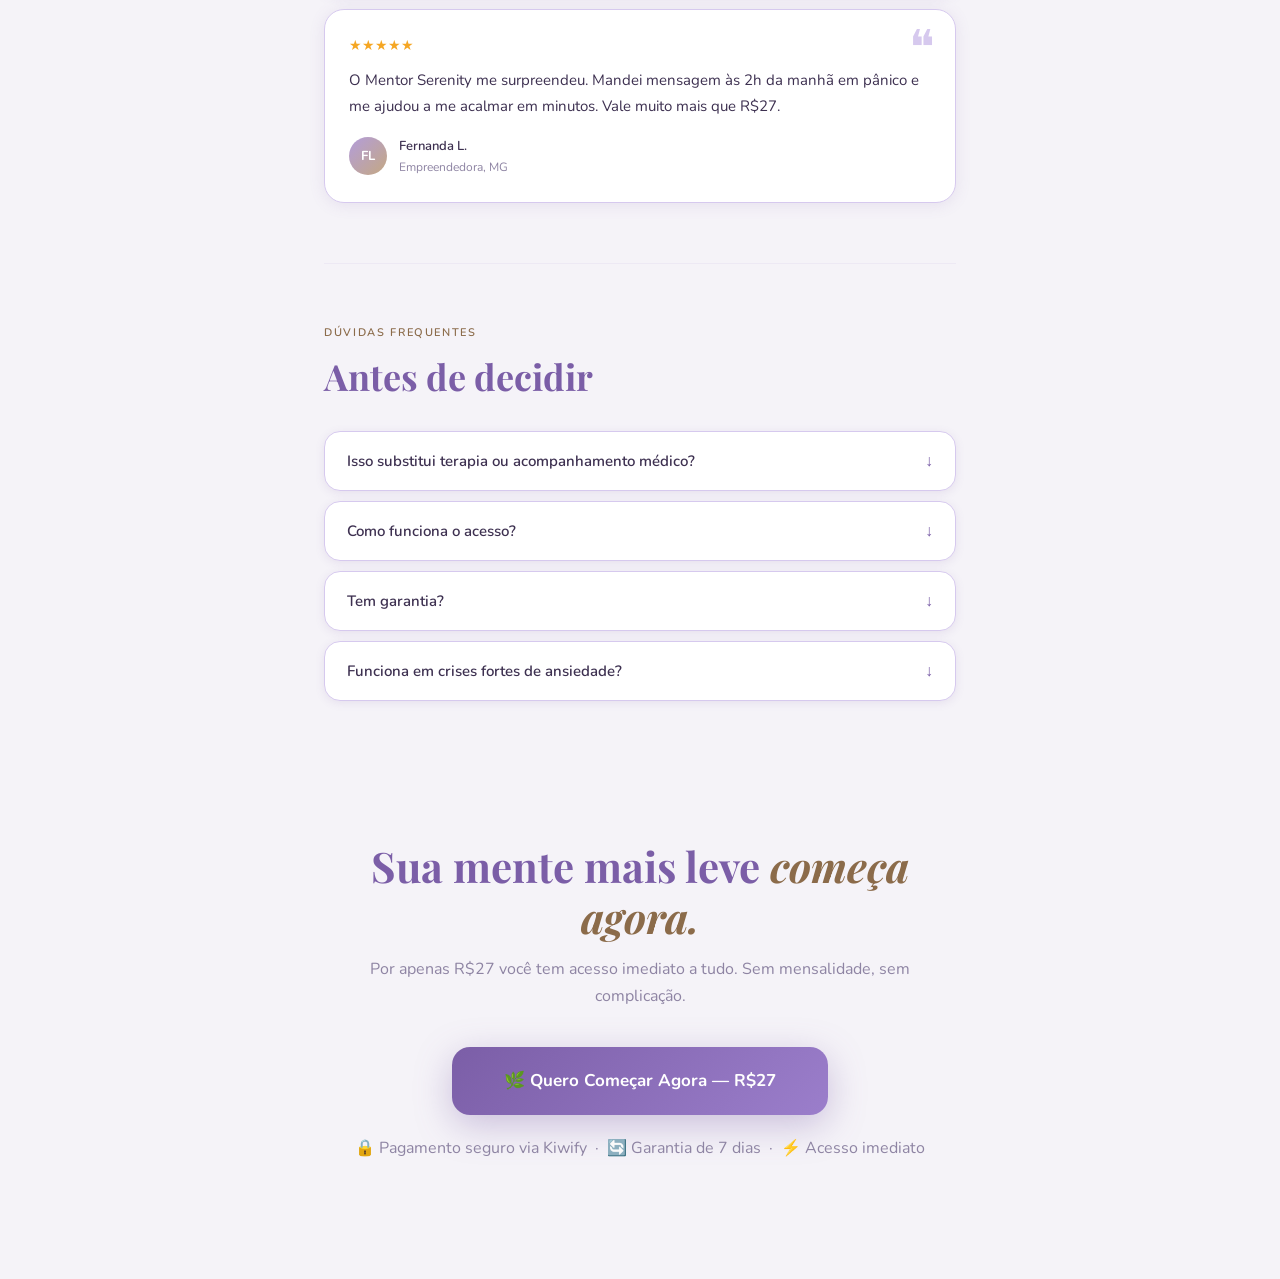
==== commit 8b675af1: "Fix image filename format in index.html" ====
--- a/index.html
+++ b/index.html
@@ -234,7 +234,7 @@
     <h1>Sua mente não para?<br><em>Pare em 10 minutos.</em></h1>
     <p>Pensamentos acelerados, ansiedade e sobrecarga não precisam ser o seu normal. Existe um caminho mais leve.</p>
     <div class="mockup-wrap">
-      <img src="ChatGPT_Image_18_mar_2026__17_12_51.png" alt="SOS Mente Acelerada">
+      <img src="ChatGPT Image 18 mar 2026, 17_12_51.png" alt="SOS Mente Acelerada">
     </div>
     <div class="price-card">
       <div class="price-tag">✨ Oferta por tempo limitado</div>
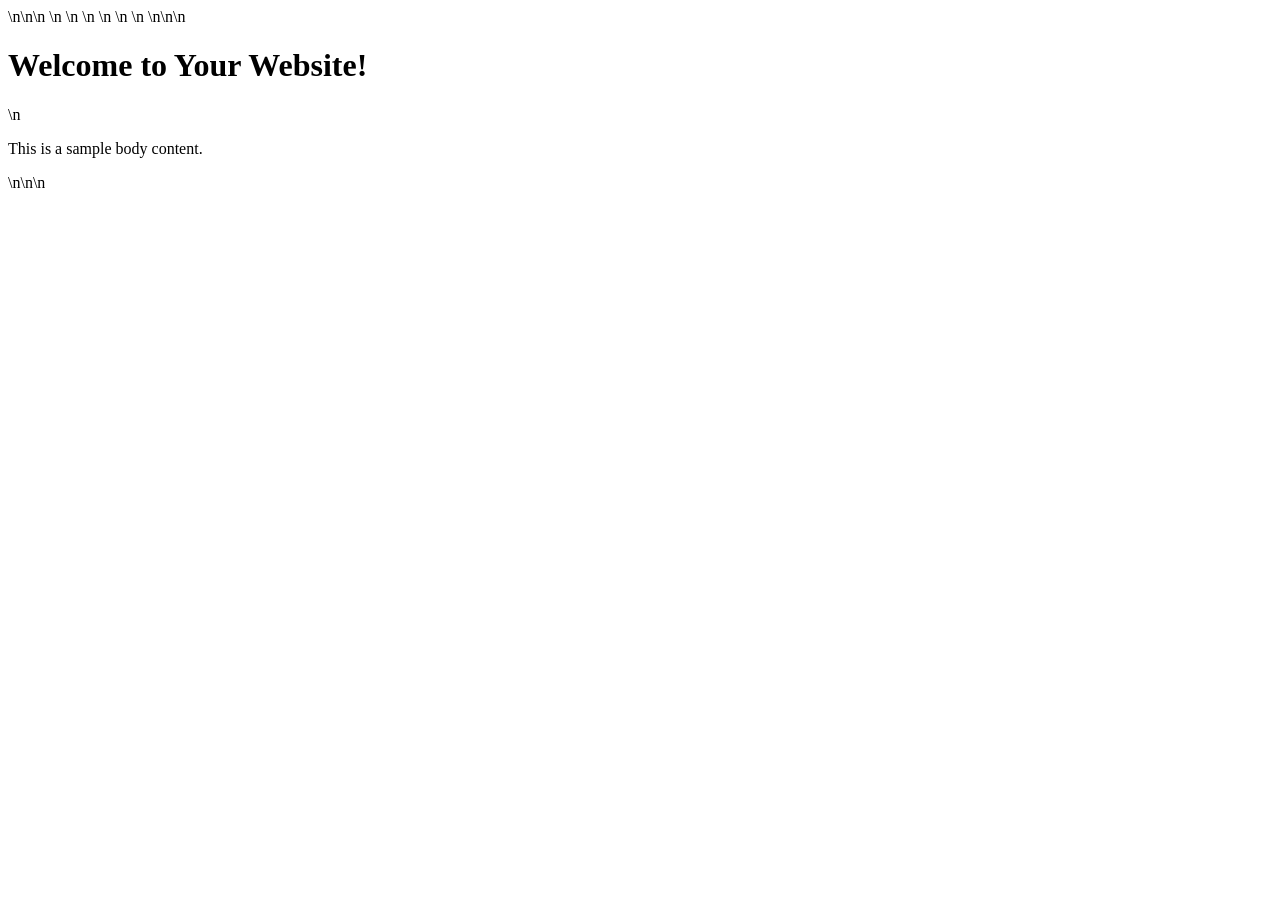
==== commit 0c604701: "Update index.html to include Facebook Pixel code" ====
--- a/index.html
+++ b/index.html
@@ -1,372 +1 @@
-<!DOCTYPE html>
-<html lang="pt-BR">
-<head>
-<meta charset="UTF-8">
-<meta name="viewport" content="width=device-width, initial-scale=1.0">
-<title>SOS Mente Acelerada — Pare os Pensamentos em 10 Minutos</title>
-<link href="https://fonts.googleapis.com/css2?family=Playfair+Display:ital,wght@0,700;1,400&family=Nunito:wght@300;400;500;600;700&display=swap" rel="stylesheet">
-<style>
-  :root {
-    --bg:       #f5f3f8;
-    --bg2:      #ede9f4;
-    --white:    #ffffff;
-    --purple:   #7b5ea7;
-    --purple2:  #9b7ecb;
-    --lavender: #b39ddb;
-    --lilac:    #d6c9ee;
-    --soft:     #ece7f6;
-    --brown:    #8b6b4a;
-    --brown-l:  #c4a882;
-    --text:     #3d3050;
-    --muted:    #8e84a3;
-    --shadow:   rgba(123,94,167,0.12);
-  }
-  * { margin:0; padding:0; box-sizing:border-box; }
-  body {
-    background: var(--bg);
-    color: var(--text);
-    font-family: 'Nunito', sans-serif;
-    font-weight: 400;
-    line-height: 1.7;
-    overflow-x: hidden;
-  }
-  .blob { position:fixed; border-radius:50%; filter:blur(80px); pointer-events:none; z-index:0; opacity:0.3; }
-  .blob-1 { width:500px; height:500px; background:var(--lilac); top:-150px; right:-100px; }
-  .blob-2 { width:400px; height:400px; background:#f0e6d3; bottom:200px; left:-150px; }
-
-  .container { max-width:680px; margin:0 auto; padding:0 24px; position:relative; z-index:1; }
-
-  /* TIMER */
-  .timer-bar {
-    background: linear-gradient(90deg, var(--purple), var(--purple2));
-    padding:11px 24px; text-align:center;
-    font-size:13px; color:#fff; font-weight:500; letter-spacing:0.03em;
-    position:relative; z-index:10;
-  }
-  #countdown {
-    font-weight:700; font-variant-numeric:tabular-nums;
-    background:rgba(255,255,255,0.2); padding:2px 10px; border-radius:20px; margin:0 4px;
-  }
-
-  /* HERO */
-  .hero { padding:64px 0 40px; text-align:center; }
-  .badge {
-    display:inline-flex; align-items:center; gap:8px;
-    background:var(--soft); border:1px solid var(--lilac); border-radius:100px;
-    padding:6px 18px; font-size:12px; color:var(--purple);
-    letter-spacing:0.08em; text-transform:uppercase; font-weight:600;
-    margin-bottom:28px; animation:fadeUp 0.6s ease both;
-  }
-  .hero h1 {
-    font-family:'Playfair Display', serif; font-size:clamp(36px,8vw,56px);
-    font-weight:700; color:var(--purple); line-height:1.15;
-    margin-bottom:20px; animation:fadeUp 0.6s 0.1s ease both;
-  }
-  .hero h1 em { font-style:italic; color:var(--brown); }
-  .hero p {
-    font-size:17px; color:var(--muted); max-width:480px;
-    margin:0 auto 36px; animation:fadeUp 0.6s 0.2s ease both;
-  }
-  .mockup-wrap {
-    margin:0 auto 36px; max-width:340px;
-    animation:fadeUp 0.6s 0.15s ease both;
-  }
-  .mockup-wrap img { width:100%; border-radius:20px; box-shadow:0 20px 60px var(--shadow); }
-
-  /* PRICE CARD */
-  .price-card {
-    background:var(--white); border:1.5px solid var(--lilac); border-radius:28px;
-    padding:40px 32px; text-align:center; margin:0 auto 56px; max-width:400px;
-    box-shadow:0 12px 48px var(--shadow); animation:fadeUp 0.6s 0.3s ease both;
-    position:relative; overflow:hidden;
-  }
-  .price-card::before {
-    content:''; position:absolute; top:0; left:0; right:0; height:4px;
-    background:linear-gradient(90deg,var(--lavender),var(--brown-l),var(--lavender));
-  }
-  .price-tag {
-    display:inline-block; background:var(--soft); color:var(--purple);
-    font-size:12px; font-weight:600; letter-spacing:0.08em; text-transform:uppercase;
-    padding:4px 14px; border-radius:100px; margin-bottom:16px;
-  }
-  .price-old { font-size:15px; color:var(--muted); text-decoration:line-through; margin-bottom:2px; }
-  .price-new {
-    font-family:'Playfair Display',serif; font-size:60px;
-    font-weight:700; color:var(--brown); line-height:1; margin-bottom:6px;
-  }
-  .price-note { font-size:13px; color:var(--muted); margin-bottom:28px; }
-  .cta-btn {
-    display:block; width:100%;
-    background:linear-gradient(135deg,var(--purple) 0%,var(--purple2) 100%);
-    color:#fff; font-family:'Nunito',sans-serif; font-weight:700; font-size:16px;
-    padding:18px 32px; border-radius:16px; text-decoration:none;
-    transition:transform 0.2s,box-shadow 0.2s;
-    box-shadow:0 8px 28px rgba(123,94,167,0.3);
-  }
-  .cta-btn:hover { transform:translateY(-2px); box-shadow:0 14px 36px rgba(123,94,167,0.4); }
-  .guarantee {
-    display:flex; align-items:center; justify-content:center;
-    gap:8px; font-size:12px; color:var(--muted); margin-top:16px;
-  }
-
-  /* SECTIONS */
-  .section { padding:60px 0; border-top:1px solid var(--bg2); }
-  .section-label {
-    font-size:11px; letter-spacing:0.15em; text-transform:uppercase;
-    color:var(--brown); font-weight:600; margin-bottom:12px;
-  }
-  .section h2 {
-    font-family:'Playfair Display',serif; font-size:clamp(24px,5vw,36px);
-    font-weight:700; color:var(--purple); line-height:1.25; margin-bottom:32px;
-  }
-  .section h2 em { font-style:italic; color:var(--brown); }
-
-  /* SYMPTOMS */
-  .symptom-list { list-style:none; display:flex; flex-direction:column; gap:12px; }
-  .symptom-list li {
-    display:flex; align-items:flex-start; gap:14px;
-    background:var(--white); border:1px solid var(--lilac); border-radius:16px;
-    padding:16px 20px; font-size:15px; box-shadow:0 2px 12px var(--shadow);
-  }
-  .symptom-list li .icon { font-size:20px; flex-shrink:0; margin-top:2px; }
-
-  /* DELIVERABLES */
-  .deliverables { display:flex; flex-direction:column; gap:14px; }
-  .deliverable-card {
-    background:var(--white); border:1px solid var(--lilac); border-radius:20px;
-    padding:24px; display:flex; gap:18px; align-items:flex-start;
-    box-shadow:0 2px 16px var(--shadow); transition:transform 0.2s,box-shadow 0.2s;
-  }
-  .deliverable-card:hover { transform:translateY(-2px); box-shadow:0 8px 28px var(--shadow); }
-  .deliverable-icon {
-    font-size:26px; flex-shrink:0; width:52px; height:52px;
-    display:flex; align-items:center; justify-content:center;
-    background:var(--soft); border-radius:14px;
-  }
-  .deliverable-card h3 {
-    font-family:'Playfair Display',serif; font-size:17px;
-    font-weight:700; color:var(--purple); margin-bottom:6px;
-  }
-  .deliverable-card p { font-size:14px; color:var(--muted); line-height:1.6; }
-
-  /* TESTIMONIALS */
-  .testimonials { display:flex; flex-direction:column; gap:14px; }
-  .testimonial {
-    background:var(--white); border:1px solid var(--lilac); border-radius:20px;
-    padding:24px; box-shadow:0 2px 16px var(--shadow); position:relative;
-  }
-  .testimonial::after {
-    content:'❝'; position:absolute; top:14px; right:20px;
-    font-size:48px; color:var(--lilac); line-height:1;
-  }
-  .stars { color:#f5a623; font-size:14px; margin-bottom:10px; }
-  .testimonial-text { font-size:15px; line-height:1.7; margin-bottom:16px; }
-  .testimonial-author { display:flex; align-items:center; gap:12px; }
-  .avatar {
-    width:38px; height:38px; border-radius:50%;
-    background:linear-gradient(135deg,var(--lavender),var(--brown-l));
-    display:flex; align-items:center; justify-content:center;
-    font-size:13px; font-weight:700; color:#fff;
-  }
-  .author-info .name { font-size:13px; font-weight:600; }
-  .author-info .role { font-size:12px; color:var(--muted); }
-
-  /* FAQ */
-  .faq-list { display:flex; flex-direction:column; gap:10px; }
-  .faq-item {
-    background:var(--white); border:1px solid var(--lilac);
-    border-radius:16px; overflow:hidden; box-shadow:0 2px 10px var(--shadow);
-  }
-  .faq-question {
-    width:100%; background:none; border:none; color:var(--text);
-    font-family:'Nunito',sans-serif; font-size:15px; font-weight:600;
-    padding:18px 22px; text-align:left; cursor:pointer;
-    display:flex; justify-content:space-between; align-items:center; gap:16px;
-  }
-  .faq-question .chevron { font-size:16px; color:var(--purple); transition:transform 0.3s; flex-shrink:0; }
-  .faq-answer {
-    max-height:0; overflow:hidden; transition:max-height 0.3s ease,padding 0.3s;
-    font-size:14px; color:var(--muted); line-height:1.7; padding:0 22px;
-  }
-  .faq-item.open .faq-answer { max-height:200px; padding:0 22px 18px; }
-  .faq-item.open .chevron { transform:rotate(180deg); }
-
-  /* FINAL CTA */
-  .final-cta { padding:80px 0; text-align:center; }
-  .final-cta h2 {
-    font-family:'Playfair Display',serif; font-size:clamp(28px,6vw,42px);
-    font-weight:700; color:var(--purple); line-height:1.2; margin-bottom:14px;
-  }
-  .final-cta h2 em { font-style:italic; color:var(--brown); }
-  .final-cta p { font-size:16px; color:var(--muted); margin-bottom:36px; }
-  .cta-btn-large {
-    display:inline-block;
-    background:linear-gradient(135deg,var(--purple) 0%,var(--purple2) 100%);
-    color:#fff; font-family:'Nunito',sans-serif; font-weight:700; font-size:17px;
-    padding:20px 52px; border-radius:18px; text-decoration:none;
-    transition:transform 0.2s,box-shadow 0.2s;
-    box-shadow:0 10px 36px rgba(123,94,167,0.35); margin-bottom:20px;
-  }
-  .cta-btn-large:hover { transform:translateY(-3px); box-shadow:0 18px 48px rgba(123,94,167,0.45); }
-  .footer-note { font-size:12px; color:var(--muted); }
-
-  @keyframes fadeUp {
-    from { opacity:0; transform:translateY(18px); }
-    to   { opacity:1; transform:translateY(0); }
-  }
-  .reveal { opacity:0; transform:translateY(24px); transition:opacity 0.6s ease,transform 0.6s ease; }
-  .reveal.visible { opacity:1; transform:translateY(0); }
-</style>
-</head>
-<body>
-
-<div class="blob blob-1"></div>
-<div class="blob blob-2"></div>
-
-<div class="timer-bar">
-  ⏳ Oferta especial encerra em <span id="countdown">15:00</span> — De R$97 por apenas <strong>R$27</strong>
-</div>
-
-<div class="container">
-
-  <section class="hero">
-    <div class="badge">🧠 Método de regulação emocional</div>
-    <h1>Sua mente não para?<br><em>Pare em 10 minutos.</em></h1>
-    <p>Pensamentos acelerados, ansiedade e sobrecarga não precisam ser o seu normal. Existe um caminho mais leve.</p>
-    <div class="mockup-wrap">
-      <img src="ChatGPT Image 18 mar 2026, 17_12_51.png" alt="SOS Mente Acelerada">
-    </div>
-    <div class="price-card">
-      <div class="price-tag">✨ Oferta por tempo limitado</div>
-      <div class="price-old">De R$97,00</div>
-      <div class="price-new">R$27</div>
-      <div class="price-note">Acesso imediato · Uso vitalício · Sem mensalidade</div>
-      <a href="https://pay.kiwify.com.br/rpnTNTQ" class="cta-btn">🌿 Quero Desacelerar Minha Mente</a>
-      <div class="guarantee">🔒 Compra segura · 7 dias de garantia total</div>
-    </div>
-  </section>
-
-  <section class="section reveal">
-    <p class="section-label">Você se identifica?</p>
-    <h2>Quando foi a última vez que sua cabeça estava <em>realmente</em> em paz?</h2>
-    <ul class="symptom-list">
-      <li><span class="icon">😮‍💨</span><span>Deita na cama, mas a cabeça continua processando tudo que aconteceu no dia</span></li>
-      <li><span class="icon">🌀</span><span>Sente que está sempre no modo "alerta", mesmo sem nenhum perigo real</span></li>
-      <li><span class="icon">😤</span><span>Fica irritado(a) com facilidade e depois se sente culpado(a) por isso</span></li>
-      <li><span class="icon">🥱</span><span>Acorda cansado(a) mesmo depois de dormir horas</span></li>
-      <li><span class="icon">📱</span><span>Usa o celular compulsivamente para "desligar", mas só piora</span></li>
-    </ul>
-  </section>
-
-  <section class="section reveal">
-    <p class="section-label">O que está incluído</p>
-    <h2>Tudo que você precisa para <em>recuperar o controle</em></h2>
-    <div class="deliverables">
-      <div class="deliverable-card">
-        <div class="deliverable-icon">📄</div>
-        <div>
-          <h3>Protocolo SOS (PDF)</h3>
-          <p>O método passo a passo para desacelerar sua mente em qualquer situação — em 10 minutos. Prático e baseado em técnicas de regulação do sistema nervoso.</p>
-        </div>
-      </div>
-      <div class="deliverable-card">
-        <div class="deliverable-icon">🤖</div>
-        <div>
-          <h3>Mentor Serenity (IA)</h3>
-          <p>Assistente de inteligência artificial disponível 24h para te guiar nos momentos de crise emocional. Como ter suporte sempre no bolso.</p>
-        </div>
-      </div>
-      <div class="deliverable-card">
-        <div class="deliverable-icon">🆘</div>
-        <div>
-          <h3>Kit Socorro Imediato</h3>
-          <p>Técnicas de emergência para quando a ansiedade bate forte e você precisa de alívio agora — não amanhã.</p>
-        </div>
-      </div>
-    </div>
-  </section>
-
-  <section class="section reveal">
-    <p class="section-label">O que dizem</p>
-    <h2>Pessoas reais, resultados <em>reais</em></h2>
-    <div class="testimonials">
-      <div class="testimonial">
-        <div class="stars">★★★★★</div>
-        <p class="testimonial-text">Comecei a usar o protocolo na primeira noite e consegui dormir antes da meia-noite pela primeira vez em meses. Parece simples, mas funciona de verdade.</p>
-        <div class="testimonial-author">
-          <div class="avatar">AM</div>
-          <div class="author-info"><div class="name">Ana M.</div><div class="role">Professora, SP</div></div>
-        </div>
-      </div>
-      <div class="testimonial">
-        <div class="stars">★★★★★</div>
-        <p class="testimonial-text">Tentei de tudo — meditação, aplicativos, remédio. O SOS foi o único que me deu uma ferramenta prática pra usar no momento da crise.</p>
-        <div class="testimonial-author">
-          <div class="avatar">RC</div>
-          <div class="author-info"><div class="name">Rodrigo C.</div><div class="role">Designer, RJ</div></div>
-        </div>
-      </div>
-      <div class="testimonial">
-        <div class="stars">★★★★★</div>
-        <p class="testimonial-text">O Mentor Serenity me surpreendeu. Mandei mensagem às 2h da manhã em pânico e me ajudou a me acalmar em minutos. Vale muito mais que R$27.</p>
-        <div class="testimonial-author">
-          <div class="avatar">FL</div>
-          <div class="author-info"><div class="name">Fernanda L.</div><div class="role">Empreendedora, MG</div></div>
-        </div>
-      </div>
-    </div>
-  </section>
-
-  <section class="section reveal">
-    <p class="section-label">Dúvidas frequentes</p>
-    <h2>Antes de decidir</h2>
-    <div class="faq-list">
-      <div class="faq-item">
-        <button class="faq-question" onclick="toggleFaq(this)">Isso substitui terapia ou acompanhamento médico?<span class="chevron">↓</span></button>
-        <div class="faq-answer">Não. O SOS Mente Acelerada é uma ferramenta de apoio emocional e autocuidado, não tratamento médico. Se você tem diagnóstico de ansiedade ou depressão, use em conjunto com seu acompanhamento profissional.</div>
-      </div>
-      <div class="faq-item">
-        <button class="faq-question" onclick="toggleFaq(this)">Como funciona o acesso?<span class="chevron">↓</span></button>
-        <div class="faq-answer">Imediatamente após o pagamento, você recebe um email com o link de acesso ao PDF e ao Mentor Serenity. Acesso vitalício, sem mensalidade, disponível no celular ou computador.</div>
-      </div>
-      <div class="faq-item">
-        <button class="faq-question" onclick="toggleFaq(this)">Tem garantia?<span class="chevron">↓</span></button>
-        <div class="faq-answer">Sim! Você tem 7 dias de garantia total. Se por qualquer motivo não gostar, basta pedir reembolso e devolvemos 100% do valor — sem burocracia.</div>
-      </div>
-      <div class="faq-item">
-        <button class="faq-question" onclick="toggleFaq(this)">Funciona em crises fortes de ansiedade?<span class="chevron">↓</span></button>
-        <div class="faq-answer">O Kit Socorro Imediato foi criado exatamente para esses momentos. As técnicas são baseadas em regulação do sistema nervoso autônomo e funcionam mesmo quando a ansiedade está intensa.</div>
-      </div>
-    </div>
-  </section>
-
-  <section class="final-cta reveal">
-    <h2>Sua mente mais leve <em>começa agora.</em></h2>
-    <p>Por apenas R$27 você tem acesso imediato a tudo. Sem mensalidade, sem complicação.</p>
-    <a href="https://pay.kiwify.com.br/rpnTNTQ" class="cta-btn-large">🌿 Quero Começar Agora — R$27</a><br>
-    <p class="footer-note">🔒 Pagamento seguro via Kiwify &nbsp;·&nbsp; 🔄 Garantia de 7 dias &nbsp;·&nbsp; ⚡ Acesso imediato</p>
-  </section>
-
-</div>
-
-<script>
-  let total = 15*60;
-  const el = document.getElementById('countdown');
-  const iv = setInterval(()=>{
-    total--;
-    if(total<=0){clearInterval(iv);el.textContent='00:00';return;}
-    el.textContent=String(Math.floor(total/60)).padStart(2,'0')+':'+String(total%60).padStart(2,'0');
-  },1000);
-
-  const obs = new IntersectionObserver(e=>e.forEach(x=>{if(x.isIntersecting)x.target.classList.add('visible');}),{threshold:0.08});
-  document.querySelectorAll('.reveal').forEach(r=>obs.observe(r));
-
-  function toggleFaq(btn){
-    const item=btn.closest('.faq-item');
-    const open=item.classList.contains('open');
-    document.querySelectorAll('.faq-item').forEach(i=>i.classList.remove('open'));
-    if(!open)item.classList.add('open');
-  }
-</script>
-</body>
-</html>
+<!DOCTYPE html>\n<html lang="en">\n<head>\n    <meta charset="UTF-8">\n    <meta name="viewport" content="width=device-width, initial-scale=1.0">\n    <title>Your Website Title</title>\n    <!-- Facebook Pixel Code -->\n    <script>!function(f,b,e,v,n,t,s){if(f.fbq)return;n=f.fbq=function(){n.callMethod?n.callMethod.apply(n,arguments):n.queue.push(arguments)};if(!f._fbq)f._fbq=n;n.push=n;n.loaded=!0;n.version='2.0';n.queue=[];t=b.createElement(e);t.async=!0;t.src=v;s=b.getElementsByTagName(e)[0];s.parentNode.insertBefore(t,s)}(window,document,'script','https://connect.facebook.net/en_US/fbevents.js'); fbq('init', '795628136958793'); fbq('track', 'PageView');</script>\n    <noscript> <img height="1" width="1" src="https://www.facebook.com/tr?id=795628136958793&ev=PageView&noscript=1"/></noscript>\n    <!-- End Facebook Pixel Code -->\n</head>\n<body>\n    <h1>Welcome to Your Website!</h1>\n    <p>This is a sample body content.</p>\n</body>\n</html>\n
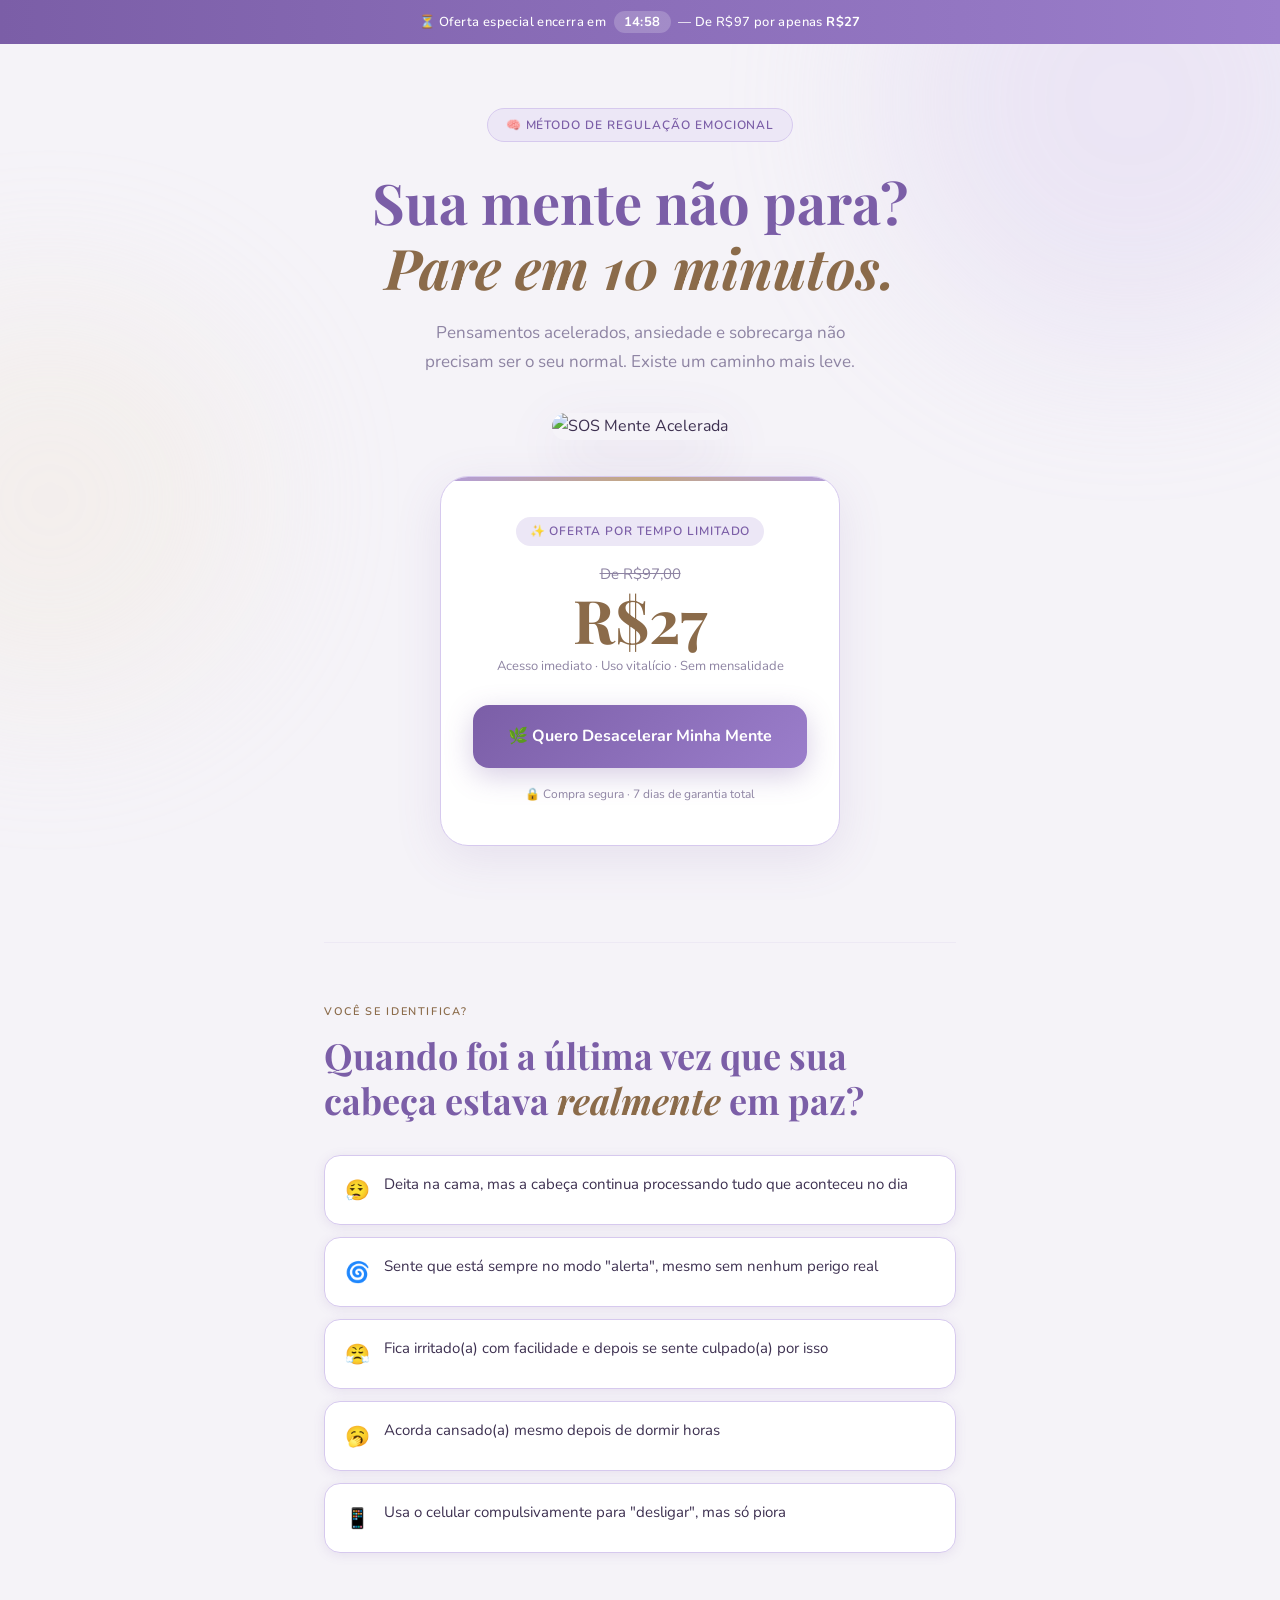
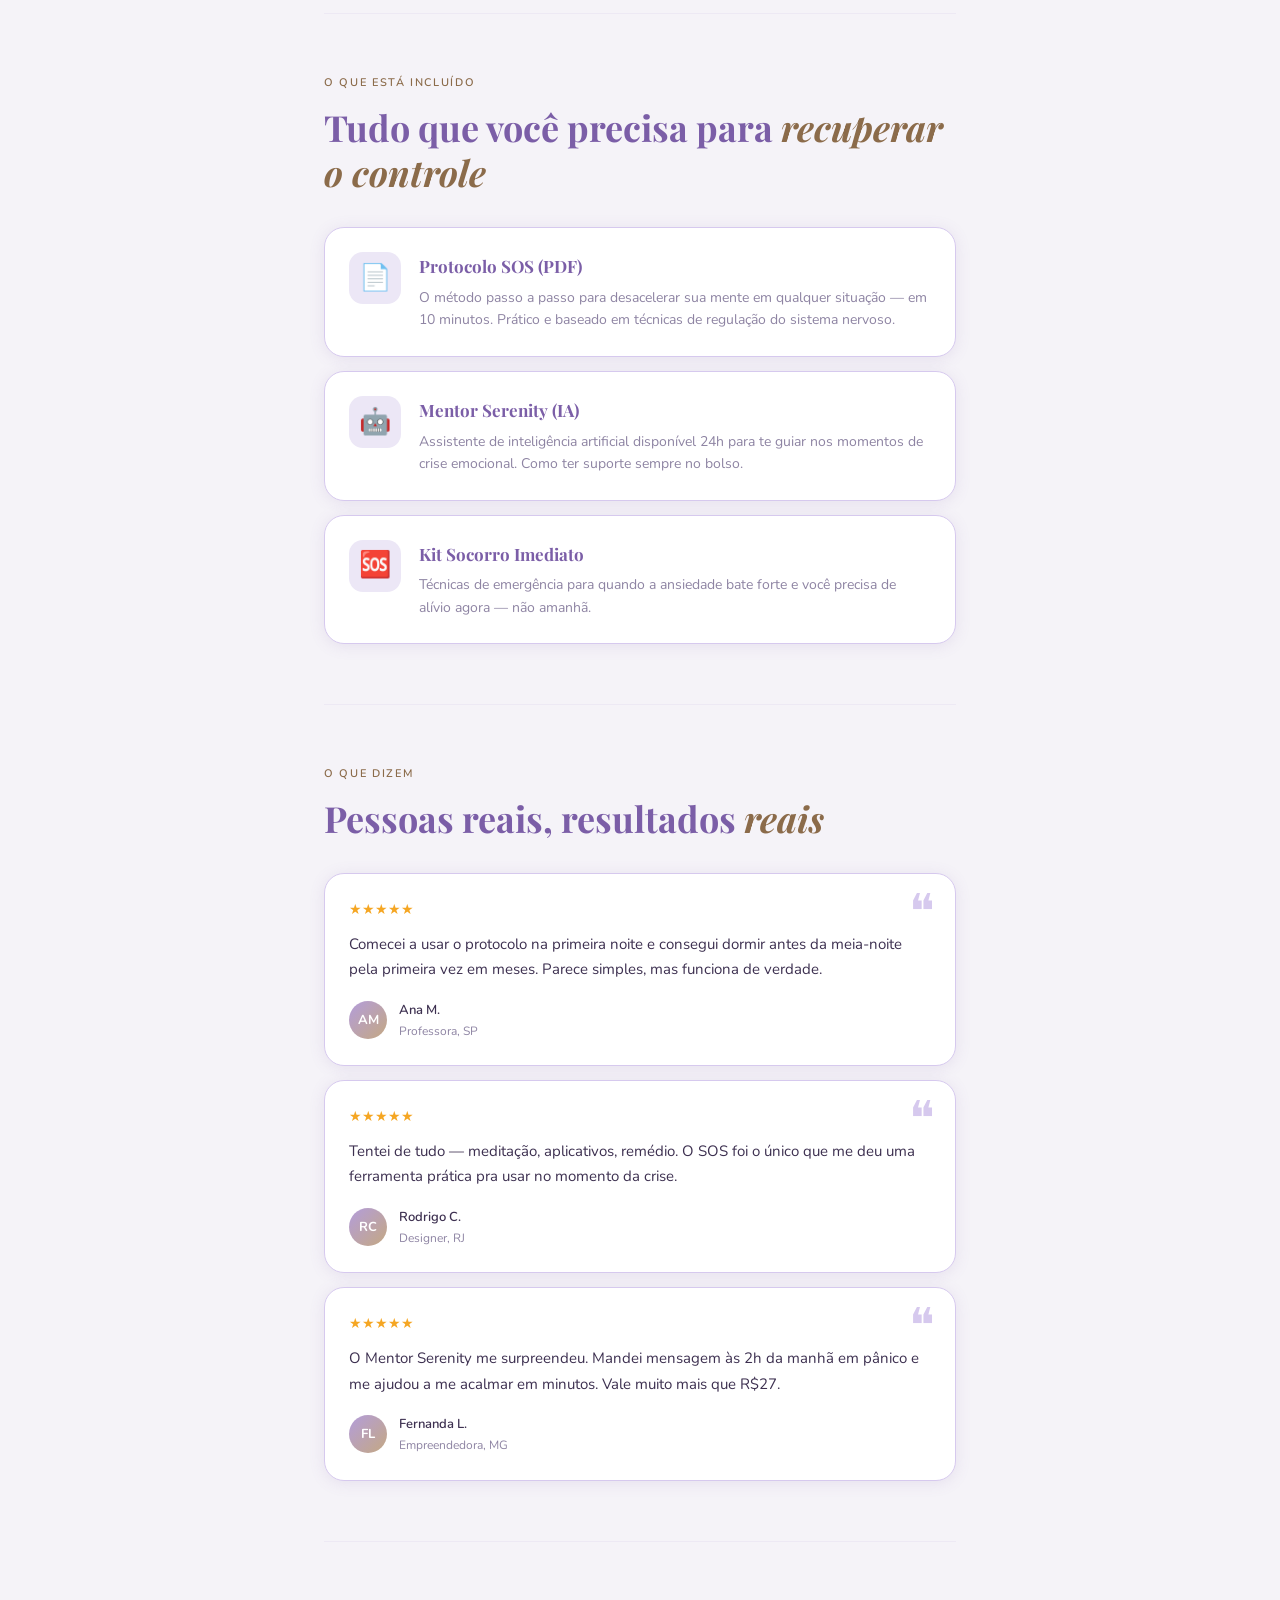
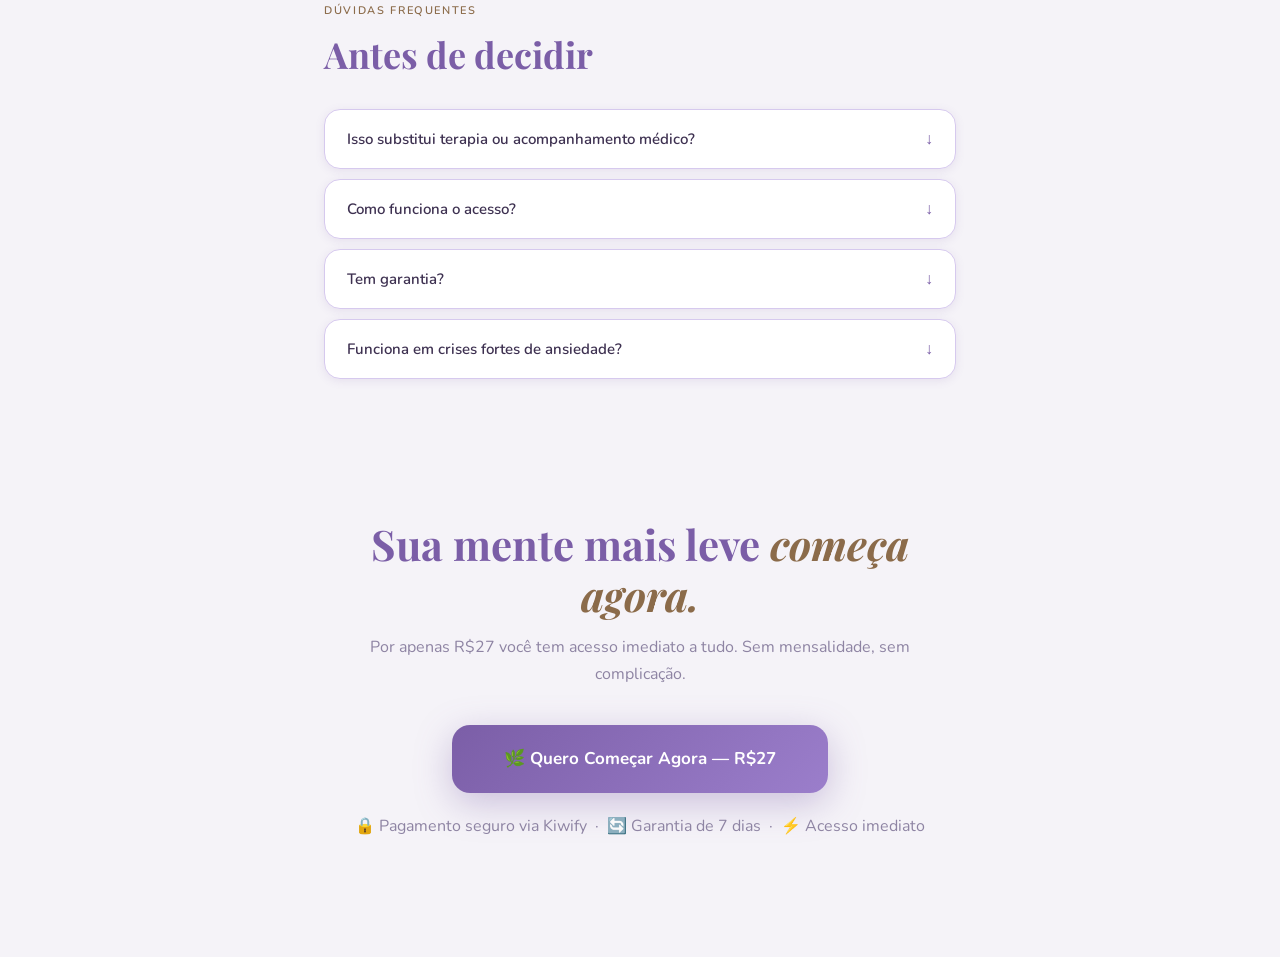
==== commit d04701db: "Replace English content with Portuguese version" ====
--- a/index.html
+++ b/index.html
@@ -1 +1,372 @@
-<!DOCTYPE html>\n<html lang="en">\n<head>\n    <meta charset="UTF-8">\n    <meta name="viewport" content="width=device-width, initial-scale=1.0">\n    <title>Your Website Title</title>\n    <!-- Facebook Pixel Code -->\n    <script>!function(f,b,e,v,n,t,s){if(f.fbq)return;n=f.fbq=function(){n.callMethod?n.callMethod.apply(n,arguments):n.queue.push(arguments)};if(!f._fbq)f._fbq=n;n.push=n;n.loaded=!0;n.version='2.0';n.queue=[];t=b.createElement(e);t.async=!0;t.src=v;s=b.getElementsByTagName(e)[0];s.parentNode.insertBefore(t,s)}(window,document,'script','https://connect.facebook.net/en_US/fbevents.js'); fbq('init', '795628136958793'); fbq('track', 'PageView');</script>\n    <noscript> <img height="1" width="1" src="https://www.facebook.com/tr?id=795628136958793&ev=PageView&noscript=1"/></noscript>\n    <!-- End Facebook Pixel Code -->\n</head>\n<body>\n    <h1>Welcome to Your Website!</h1>\n    <p>This is a sample body content.</p>\n</body>\n</html>\n+<!DOCTYPE html>
+<html lang="pt-BR">
+<head>
+<meta charset="UTF-8">
+<meta name="viewport" content="width=device-width, initial-scale=1.0">
+<title>SOS Mente Acelerada — Pare os Pensamentos em 10 Minutos</title>
+<link href="https://fonts.googleapis.com/css2?family=Playfair+Display:ital,wght@0,700;1,400&family=Nunito:wght@300;400;500;600;700&display=swap" rel="stylesheet">
+<style>
+  :root {
+    --bg:       #f5f3f8;
+    --bg2:      #ede9f4;
+    --white:    #ffffff;
+    --purple:   #7b5ea7;
+    --purple2:  #9b7ecb;
+    --lavender: #b39ddb;
+    --lilac:    #d6c9ee;
+    --soft:     #ece7f6;
+    --brown:    #8b6b4a;
+    --brown-l:  #c4a882;
+    --text:     #3d3050;
+    --muted:    #8e84a3;
+    --shadow:   rgba(123,94,167,0.12);
+  }
+  * { margin:0; padding:0; box-sizing:border-box; }
+  body {
+    background: var(--bg);
+    color: var(--text);
+    font-family: 'Nunito', sans-serif;
+    font-weight: 400;
+    line-height: 1.7;
+    overflow-x: hidden;
+  }
+  .blob { position:fixed; border-radius:50%; filter:blur(80px); pointer-events:none; z-index:0; opacity:0.3; }
+  .blob-1 { width:500px; height:500px; background:var(--lilac); top:-150px; right:-100px; }
+  .blob-2 { width:400px; height:400px; background:#f0e6d3; bottom:200px; left:-150px; }
+
+  .container { max-width:680px; margin:0 auto; padding:0 24px; position:relative; z-index:1; }
+
+  /* TIMER */
+  .timer-bar {
+    background: linear-gradient(90deg, var(--purple), var(--purple2));
+    padding:11px 24px; text-align:center;
+    font-size:13px; color:#fff; font-weight:500; letter-spacing:0.03em;
+    position:relative; z-index:10;
+  }
+  #countdown {
+    font-weight:700; font-variant-numeric:tabular-nums;
+    background:rgba(255,255,255,0.2); padding:2px 10px; border-radius:20px; margin:0 4px;
+  }
+
+  /* HERO */
+  .hero { padding:64px 0 40px; text-align:center; }
+  .badge {
+    display:inline-flex; align-items:center; gap:8px;
+    background:var(--soft); border:1px solid var(--lilac); border-radius:100px;
+    padding:6px 18px; font-size:12px; color:var(--purple);
+    letter-spacing:0.08em; text-transform:uppercase; font-weight:600;
+    margin-bottom:28px; animation:fadeUp 0.6s ease both;
+  }
+  .hero h1 {
+    font-family:'Playfair Display', serif; font-size:clamp(36px,8vw,56px);
+    font-weight:700; color:var(--purple); line-height:1.15;
+    margin-bottom:20px; animation:fadeUp 0.6s 0.1s ease both;
+  }
+  .hero h1 em { font-style:italic; color:var(--brown); }
+  .hero p {
+    font-size:17px; color:var(--muted); max-width:480px;
+    margin:0 auto 36px; animation:fadeUp 0.6s 0.2s ease both;
+  }
+  .mockup-wrap {
+    margin:0 auto 36px; max-width:340px;
+    animation:fadeUp 0.6s 0.15s ease both;
+  }
+  .mockup-wrap img { width:100%; border-radius:20px; box-shadow:0 20px 60px var(--shadow); }
+
+  /* PRICE CARD */
+  .price-card {
+    background:var(--white); border:1.5px solid var(--lilac); border-radius:28px;
+    padding:40px 32px; text-align:center; margin:0 auto 56px; max-width:400px;
+    box-shadow:0 12px 48px var(--shadow); animation:fadeUp 0.6s 0.3s ease both;
+    position:relative; overflow:hidden;
+  }
+  .price-card::before {
+    content:''; position:absolute; top:0; left:0; right:0; height:4px;
+    background:linear-gradient(90deg,var(--lavender),var(--brown-l),var(--lavender));
+  }
+  .price-tag {
+    display:inline-block; background:var(--soft); color:var(--purple);
+    font-size:12px; font-weight:600; letter-spacing:0.08em; text-transform:uppercase;
+    padding:4px 14px; border-radius:100px; margin-bottom:16px;
+  }
+  .price-old { font-size:15px; color:var(--muted); text-decoration:line-through; margin-bottom:2px; }
+  .price-new {
+    font-family:'Playfair Display',serif; font-size:60px;
+    font-weight:700; color:var(--brown); line-height:1; margin-bottom:6px;
+  }
+  .price-note { font-size:13px; color:var(--muted); margin-bottom:28px; }
+  .cta-btn {
+    display:block; width:100%;
+    background:linear-gradient(135deg,var(--purple) 0%,var(--purple2) 100%);
+    color:#fff; font-family:'Nunito',sans-serif; font-weight:700; font-size:16px;
+    padding:18px 32px; border-radius:16px; text-decoration:none;
+    transition:transform 0.2s,box-shadow 0.2s;
+    box-shadow:0 8px 28px rgba(123,94,167,0.3);
+  }
+  .cta-btn:hover { transform:translateY(-2px); box-shadow:0 14px 36px rgba(123,94,167,0.4); }
+  .guarantee {
+    display:flex; align-items:center; justify-content:center;
+    gap:8px; font-size:12px; color:var(--muted); margin-top:16px;
+  }
+
+  /* SECTIONS */
+  .section { padding:60px 0; border-top:1px solid var(--bg2); }
+  .section-label {
+    font-size:11px; letter-spacing:0.15em; text-transform:uppercase;
+    color:var(--brown); font-weight:600; margin-bottom:12px;
+  }
+  .section h2 {
+    font-family:'Playfair Display',serif; font-size:clamp(24px,5vw,36px);
+    font-weight:700; color:var(--purple); line-height:1.25; margin-bottom:32px;
+  }
+  .section h2 em { font-style:italic; color:var(--brown); }
+
+  /* SYMPTOMS */
+  .symptom-list { list-style:none; display:flex; flex-direction:column; gap:12px; }
+  .symptom-list li {
+    display:flex; align-items:flex-start; gap:14px;
+    background:var(--white); border:1px solid var(--lilac); border-radius:16px;
+    padding:16px 20px; font-size:15px; box-shadow:0 2px 12px var(--shadow);
+  }
+  .symptom-list li .icon { font-size:20px; flex-shrink:0; margin-top:2px; }
+
+  /* DELIVERABLES */
+  .deliverables { display:flex; flex-direction:column; gap:14px; }
+  .deliverable-card {
+    background:var(--white); border:1px solid var(--lilac); border-radius:20px;
+    padding:24px; display:flex; gap:18px; align-items:flex-start;
+    box-shadow:0 2px 16px var(--shadow); transition:transform 0.2s,box-shadow 0.2s;
+  }
+  .deliverable-card:hover { transform:translateY(-2px); box-shadow:0 8px 28px var(--shadow); }
+  .deliverable-icon {
+    font-size:26px; flex-shrink:0; width:52px; height:52px;
+    display:flex; align-items:center; justify-content:center;
+    background:var(--soft); border-radius:14px;
+  }
+  .deliverable-card h3 {
+    font-family:'Playfair Display',serif; font-size:17px;
+    font-weight:700; color:var(--purple); margin-bottom:6px;
+  }
+  .deliverable-card p { font-size:14px; color:var(--muted); line-height:1.6; }
+
+  /* TESTIMONIALS */
+  .testimonials { display:flex; flex-direction:column; gap:14px; }
+  .testimonial {
+    background:var(--white); border:1px solid var(--lilac); border-radius:20px;
+    padding:24px; box-shadow:0 2px 16px var(--shadow); position:relative;
+  }
+  .testimonial::after {
+    content:'❝'; position:absolute; top:14px; right:20px;
+    font-size:48px; color:var(--lilac); line-height:1;
+  }
+  .stars { color:#f5a623; font-size:14px; margin-bottom:10px; }
+  .testimonial-text { font-size:15px; line-height:1.7; margin-bottom:16px; }
+  .testimonial-author { display:flex; align-items:center; gap:12px; }
+  .avatar {
+    width:38px; height:38px; border-radius:50%;
+    background:linear-gradient(135deg,var(--lavender),var(--brown-l));
+    display:flex; align-items:center; justify-content:center;
+    font-size:13px; font-weight:700; color:#fff;
+  }
+  .author-info .name { font-size:13px; font-weight:600; }
+  .author-info .role { font-size:12px; color:var(--muted); }
+
+  /* FAQ */
+  .faq-list { display:flex; flex-direction:column; gap:10px; }
+  .faq-item {
+    background:var(--white); border:1px solid var(--lilac);
+    border-radius:16px; overflow:hidden; box-shadow:0 2px 10px var(--shadow);
+  }
+  .faq-question {
+    width:100%; background:none; border:none; color:var(--text);
+    font-family:'Nunito',sans-serif; font-size:15px; font-weight:600;
+    padding:18px 22px; text-align:left; cursor:pointer;
+    display:flex; justify-content:space-between; align-items:center; gap:16px;
+  }
+  .faq-question .chevron { font-size:16px; color:var(--purple); transition:transform 0.3s; flex-shrink:0; }
+  .faq-answer {
+    max-height:0; overflow:hidden; transition:max-height 0.3s ease,padding 0.3s;
+    font-size:14px; color:var(--muted); line-height:1.7; padding:0 22px;
+  }
+  .faq-item.open .faq-answer { max-height:200px; padding:0 22px 18px; }
+  .faq-item.open .chevron { transform:rotate(180deg); }
+
+  /* FINAL CTA */
+  .final-cta { padding:80px 0; text-align:center; }
+  .final-cta h2 {
+    font-family:'Playfair Display',serif; font-size:clamp(28px,6vw,42px);
+    font-weight:700; color:var(--purple); line-height:1.2; margin-bottom:14px;
+  }
+  .final-cta h2 em { font-style:italic; color:var(--brown); }
+  .final-cta p { font-size:16px; color:var(--muted); margin-bottom:36px; }
+  .cta-btn-large {
+    display:inline-block;
+    background:linear-gradient(135deg,var(--purple) 0%,var(--purple2) 100%);
+    color:#fff; font-family:'Nunito',sans-serif; font-weight:700; font-size:17px;
+    padding:20px 52px; border-radius:18px; text-decoration:none;
+    transition:transform 0.2s,box-shadow 0.2s;
+    box-shadow:0 10px 36px rgba(123,94,167,0.35); margin-bottom:20px;
+  }
+  .cta-btn-large:hover { transform:translateY(-3px); box-shadow:0 18px 48px rgba(123,94,167,0.45); }
+  .footer-note { font-size:12px; color:var(--muted); }
+
+  @keyframes fadeUp {
+    from { opacity:0; transform:translateY(18px); }
+    to   { opacity:1; transform:translateY(0); }
+  }
+  .reveal { opacity:0; transform:translateY(24px); transition:opacity 0.6s ease,transform 0.6s ease; }
+  .reveal.visible { opacity:1; transform:translateY(0); }
+</style>
+</head>
+<body>
+
+<div class="blob blob-1"></div>
+<div class="blob blob-2"></div>
+
+<div class="timer-bar">
+  ⏳ Oferta especial encerra em <span id="countdown">15:00</span> — De R$97 por apenas <strong>R$27</strong>
+</div>
+
+<div class="container">
+
+  <section class="hero">
+    <div class="badge">🧠 Método de regulação emocional</div>
+    <h1>Sua mente não para?<br><em>Pare em 10 minutos.</em></h1>
+    <p>Pensamentos acelerados, ansiedade e sobrecarga não precisam ser o seu normal. Existe um caminho mais leve.</p>
+    <div class="mockup-wrap">
+      <img src="ChatGPT_Image_18_mar_2026__17_12_51.png" alt="SOS Mente Acelerada">
+    </div>
+    <div class="price-card">
+      <div class="price-tag">✨ Oferta por tempo limitado</div>
+      <div class="price-old">De R$97,00</div>
+      <div class="price-new">R$27</div>
+      <div class="price-note">Acesso imediato · Uso vitalício · Sem mensalidade</div>
+      <a href="https://pay.kiwify.com.br/rpnTNTQ" class="cta-btn">🌿 Quero Desacelerar Minha Mente</a>
+      <div class="guarantee">🔒 Compra segura · 7 dias de garantia total</div>
+    </div>
+  </section>
+
+  <section class="section reveal">
+    <p class="section-label">Você se identifica?</p>
+    <h2>Quando foi a última vez que sua cabeça estava <em>realmente</em> em paz?</h2>
+    <ul class="symptom-list">
+      <li><span class="icon">😮‍💨</span><span>Deita na cama, mas a cabeça continua processando tudo que aconteceu no dia</span></li>
+      <li><span class="icon">🌀</span><span>Sente que está sempre no modo "alerta", mesmo sem nenhum perigo real</span></li>
+      <li><span class="icon">😤</span><span>Fica irritado(a) com facilidade e depois se sente culpado(a) por isso</span></li>
+      <li><span class="icon">🥱</span><span>Acorda cansado(a) mesmo depois de dormir horas</span></li>
+      <li><span class="icon">📱</span><span>Usa o celular compulsivamente para "desligar", mas só piora</span></li>
+    </ul>
+  </section>
+
+  <section class="section reveal">
+    <p class="section-label">O que está incluído</p>
+    <h2>Tudo que você precisa para <em>recuperar o controle</em></h2>
+    <div class="deliverables">
+      <div class="deliverable-card">
+        <div class="deliverable-icon">📄</div>
+        <div>
+          <h3>Protocolo SOS (PDF)</h3>
+          <p>O método passo a passo para desacelerar sua mente em qualquer situação — em 10 minutos. Prático e baseado em técnicas de regulação do sistema nervoso.</p>
+        </div>
+      </div>
+      <div class="deliverable-card">
+        <div class="deliverable-icon">🤖</div>
+        <div>
+          <h3>Mentor Serenity (IA)</h3>
+          <p>Assistente de inteligência artificial disponível 24h para te guiar nos momentos de crise emocional. Como ter suporte sempre no bolso.</p>
+        </div>
+      </div>
+      <div class="deliverable-card">
+        <div class="deliverable-icon">🆘</div>
+        <div>
+          <h3>Kit Socorro Imediato</h3>
+          <p>Técnicas de emergência para quando a ansiedade bate forte e você precisa de alívio agora — não amanhã.</p>
+        </div>
+      </div>
+    </div>
+  </section>
+
+  <section class="section reveal">
+    <p class="section-label">O que dizem</p>
+    <h2>Pessoas reais, resultados <em>reais</em></h2>
+    <div class="testimonials">
+      <div class="testimonial">
+        <div class="stars">★★★★★</div>
+        <p class="testimonial-text">Comecei a usar o protocolo na primeira noite e consegui dormir antes da meia-noite pela primeira vez em meses. Parece simples, mas funciona de verdade.</p>
+        <div class="testimonial-author">
+          <div class="avatar">AM</div>
+          <div class="author-info"><div class="name">Ana M.</div><div class="role">Professora, SP</div></div>
+        </div>
+      </div>
+      <div class="testimonial">
+        <div class="stars">★★★★★</div>
+        <p class="testimonial-text">Tentei de tudo — meditação, aplicativos, remédio. O SOS foi o único que me deu uma ferramenta prática pra usar no momento da crise.</p>
+        <div class="testimonial-author">
+          <div class="avatar">RC</div>
+          <div class="author-info"><div class="name">Rodrigo C.</div><div class="role">Designer, RJ</div></div>
+        </div>
+      </div>
+      <div class="testimonial">
+        <div class="stars">★★★★★</div>
+        <p class="testimonial-text">O Mentor Serenity me surpreendeu. Mandei mensagem às 2h da manhã em pânico e me ajudou a me acalmar em minutos. Vale muito mais que R$27.</p>
+        <div class="testimonial-author">
+          <div class="avatar">FL</div>
+          <div class="author-info"><div class="name">Fernanda L.</div><div class="role">Empreendedora, MG</div></div>
+        </div>
+      </div>
+    </div>
+  </section>
+
+  <section class="section reveal">
+    <p class="section-label">Dúvidas frequentes</p>
+    <h2>Antes de decidir</h2>
+    <div class="faq-list">
+      <div class="faq-item">
+        <button class="faq-question" onclick="toggleFaq(this)">Isso substitui terapia ou acompanhamento médico?<span class="chevron">↓</span></button>
+        <div class="faq-answer">Não. O SOS Mente Acelerada é uma ferramenta de apoio emocional e autocuidado, não tratamento médico. Se você tem diagnóstico de ansiedade ou depressão, use em conjunto com seu acompanhamento profissional.</div>
+      </div>
+      <div class="faq-item">
+        <button class="faq-question" onclick="toggleFaq(this)">Como funciona o acesso?<span class="chevron">↓</span></button>
+        <div class="faq-answer">Imediatamente após o pagamento, você recebe um email com o link de acesso ao PDF e ao Mentor Serenity. Acesso vitalício, sem mensalidade, disponível no celular ou computador.</div>
+      </div>
+      <div class="faq-item">
+        <button class="faq-question" onclick="toggleFaq(this)">Tem garantia?<span class="chevron">↓</span></button>
+        <div class="faq-answer">Sim! Você tem 7 dias de garantia total. Se por qualquer motivo não gostar, basta pedir reembolso e devolvemos 100% do valor — sem burocracia.</div>
+      </div>
+      <div class="faq-item">
+        <button class="faq-question" onclick="toggleFaq(this)">Funciona em crises fortes de ansiedade?<span class="chevron">↓</span></button>
+        <div class="faq-answer">O Kit Socorro Imediato foi criado exatamente para esses momentos. As técnicas são baseadas em regulação do sistema nervoso autônomo e funcionam mesmo quando a ansiedade está intensa.</div>
+      </div>
+    </div>
+  </section>
+
+  <section class="final-cta reveal">
+    <h2>Sua mente mais leve <em>começa agora.</em></h2>
+    <p>Por apenas R$27 você tem acesso imediato a tudo. Sem mensalidade, sem complicação.</p>
+    <a href="https://pay.kiwify.com.br/rpnTNTQ" class="cta-btn-large">🌿 Quero Começar Agora — R$27</a><br>
+    <p class="footer-note">🔒 Pagamento seguro via Kiwify &nbsp;·&nbsp; 🔄 Garantia de 7 dias &nbsp;·&nbsp; ⚡ Acesso imediato</p>
+  </section>
+
+</div>
+
+<script>
+  let total = 15*60;
+  const el = document.getElementById('countdown');
+  const iv = setInterval(()=>{
+    total--;
+    if(total<=0){clearInterval(iv);el.textContent='00:00';return;}
+    el.textContent=String(Math.floor(total/60)).padStart(2,'0')+':'+String(total%60).padStart(2,'0');
+  },1000);
+
+  const obs = new IntersectionObserver(e=>e.forEach(x=>{if(x.isIntersecting)x.target.classList.add('visible');}),{threshold:0.08});
+  document.querySelectorAll('.reveal').forEach(r=>obs.observe(r));
+
+  function toggleFaq(btn){
+    const item=btn.closest('.faq-item');
+    const open=item.classList.contains('open');
+    document.querySelectorAll('.faq-item').forEach(i=>i.classList.remove('open'));
+    if(!open)item.classList.add('open');
+  }
+</script>
+</body>
+</html>
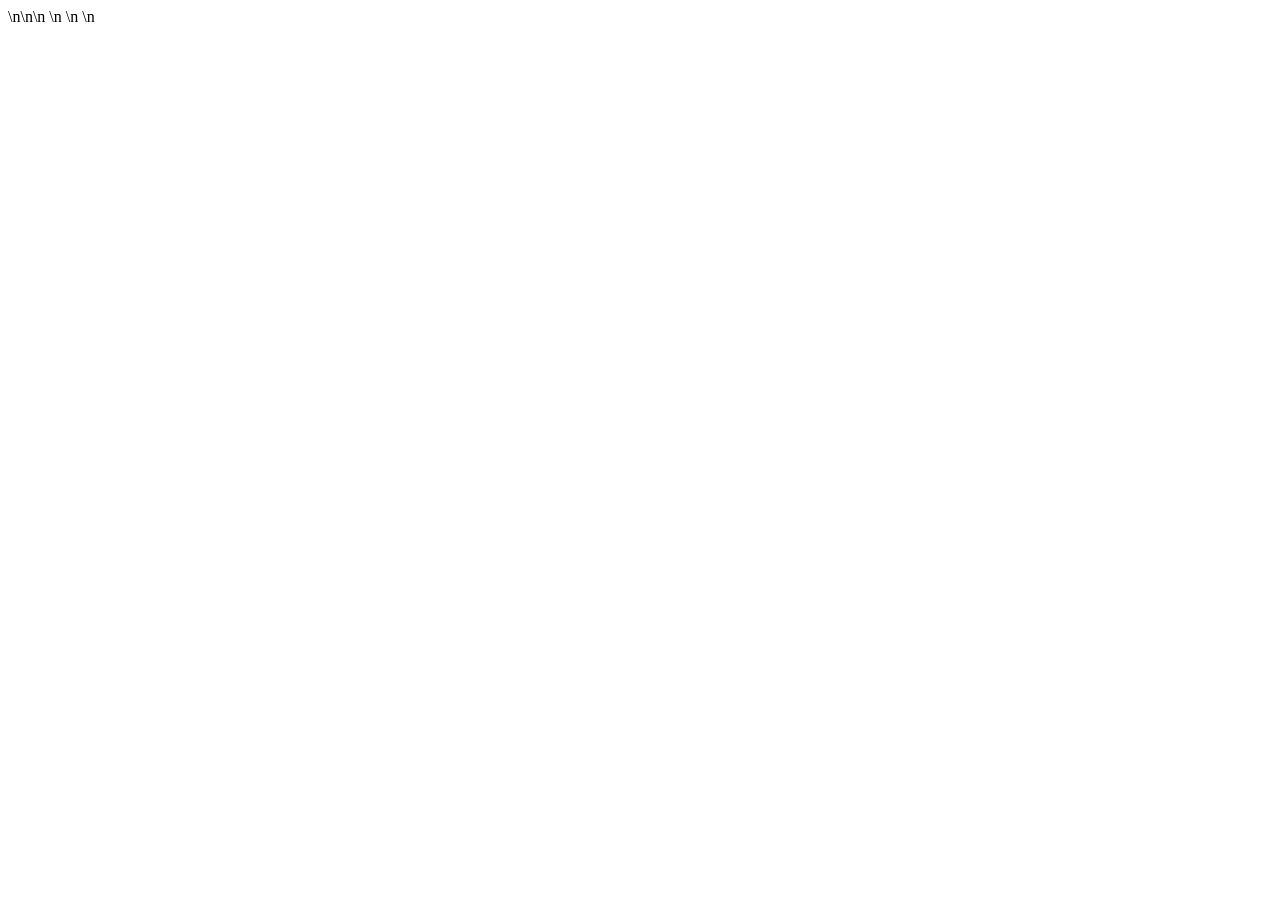
==== commit 31d45a8c: "Add Meta Pixel base code to index.html" ====
--- a/index.html
+++ b/index.html
@@ -1,372 +1 @@
-<!DOCTYPE html>
-<html lang="pt-BR">
-<head>
-<meta charset="UTF-8">
-<meta name="viewport" content="width=device-width, initial-scale=1.0">
-<title>SOS Mente Acelerada — Pare os Pensamentos em 10 Minutos</title>
-<link href="https://fonts.googleapis.com/css2?family=Playfair+Display:ital,wght@0,700;1,400&family=Nunito:wght@300;400;500;600;700&display=swap" rel="stylesheet">
-<style>
-  :root {
-    --bg:       #f5f3f8;
-    --bg2:      #ede9f4;
-    --white:    #ffffff;
-    --purple:   #7b5ea7;
-    --purple2:  #9b7ecb;
-    --lavender: #b39ddb;
-    --lilac:    #d6c9ee;
-    --soft:     #ece7f6;
-    --brown:    #8b6b4a;
-    --brown-l:  #c4a882;
-    --text:     #3d3050;
-    --muted:    #8e84a3;
-    --shadow:   rgba(123,94,167,0.12);
-  }
-  * { margin:0; padding:0; box-sizing:border-box; }
-  body {
-    background: var(--bg);
-    color: var(--text);
-    font-family: 'Nunito', sans-serif;
-    font-weight: 400;
-    line-height: 1.7;
-    overflow-x: hidden;
-  }
-  .blob { position:fixed; border-radius:50%; filter:blur(80px); pointer-events:none; z-index:0; opacity:0.3; }
-  .blob-1 { width:500px; height:500px; background:var(--lilac); top:-150px; right:-100px; }
-  .blob-2 { width:400px; height:400px; background:#f0e6d3; bottom:200px; left:-150px; }
-
-  .container { max-width:680px; margin:0 auto; padding:0 24px; position:relative; z-index:1; }
-
-  /* TIMER */
-  .timer-bar {
-    background: linear-gradient(90deg, var(--purple), var(--purple2));
-    padding:11px 24px; text-align:center;
-    font-size:13px; color:#fff; font-weight:500; letter-spacing:0.03em;
-    position:relative; z-index:10;
-  }
-  #countdown {
-    font-weight:700; font-variant-numeric:tabular-nums;
-    background:rgba(255,255,255,0.2); padding:2px 10px; border-radius:20px; margin:0 4px;
-  }
-
-  /* HERO */
-  .hero { padding:64px 0 40px; text-align:center; }
-  .badge {
-    display:inline-flex; align-items:center; gap:8px;
-    background:var(--soft); border:1px solid var(--lilac); border-radius:100px;
-    padding:6px 18px; font-size:12px; color:var(--purple);
-    letter-spacing:0.08em; text-transform:uppercase; font-weight:600;
-    margin-bottom:28px; animation:fadeUp 0.6s ease both;
-  }
-  .hero h1 {
-    font-family:'Playfair Display', serif; font-size:clamp(36px,8vw,56px);
-    font-weight:700; color:var(--purple); line-height:1.15;
-    margin-bottom:20px; animation:fadeUp 0.6s 0.1s ease both;
-  }
-  .hero h1 em { font-style:italic; color:var(--brown); }
-  .hero p {
-    font-size:17px; color:var(--muted); max-width:480px;
-    margin:0 auto 36px; animation:fadeUp 0.6s 0.2s ease both;
-  }
-  .mockup-wrap {
-    margin:0 auto 36px; max-width:340px;
-    animation:fadeUp 0.6s 0.15s ease both;
-  }
-  .mockup-wrap img { width:100%; border-radius:20px; box-shadow:0 20px 60px var(--shadow); }
-
-  /* PRICE CARD */
-  .price-card {
-    background:var(--white); border:1.5px solid var(--lilac); border-radius:28px;
-    padding:40px 32px; text-align:center; margin:0 auto 56px; max-width:400px;
-    box-shadow:0 12px 48px var(--shadow); animation:fadeUp 0.6s 0.3s ease both;
-    position:relative; overflow:hidden;
-  }
-  .price-card::before {
-    content:''; position:absolute; top:0; left:0; right:0; height:4px;
-    background:linear-gradient(90deg,var(--lavender),var(--brown-l),var(--lavender));
-  }
-  .price-tag {
-    display:inline-block; background:var(--soft); color:var(--purple);
-    font-size:12px; font-weight:600; letter-spacing:0.08em; text-transform:uppercase;
-    padding:4px 14px; border-radius:100px; margin-bottom:16px;
-  }
-  .price-old { font-size:15px; color:var(--muted); text-decoration:line-through; margin-bottom:2px; }
-  .price-new {
-    font-family:'Playfair Display',serif; font-size:60px;
-    font-weight:700; color:var(--brown); line-height:1; margin-bottom:6px;
-  }
-  .price-note { font-size:13px; color:var(--muted); margin-bottom:28px; }
-  .cta-btn {
-    display:block; width:100%;
-    background:linear-gradient(135deg,var(--purple) 0%,var(--purple2) 100%);
-    color:#fff; font-family:'Nunito',sans-serif; font-weight:700; font-size:16px;
-    padding:18px 32px; border-radius:16px; text-decoration:none;
-    transition:transform 0.2s,box-shadow 0.2s;
-    box-shadow:0 8px 28px rgba(123,94,167,0.3);
-  }
-  .cta-btn:hover { transform:translateY(-2px); box-shadow:0 14px 36px rgba(123,94,167,0.4); }
-  .guarantee {
-    display:flex; align-items:center; justify-content:center;
-    gap:8px; font-size:12px; color:var(--muted); margin-top:16px;
-  }
-
-  /* SECTIONS */
-  .section { padding:60px 0; border-top:1px solid var(--bg2); }
-  .section-label {
-    font-size:11px; letter-spacing:0.15em; text-transform:uppercase;
-    color:var(--brown); font-weight:600; margin-bottom:12px;
-  }
-  .section h2 {
-    font-family:'Playfair Display',serif; font-size:clamp(24px,5vw,36px);
-    font-weight:700; color:var(--purple); line-height:1.25; margin-bottom:32px;
-  }
-  .section h2 em { font-style:italic; color:var(--brown); }
-
-  /* SYMPTOMS */
-  .symptom-list { list-style:none; display:flex; flex-direction:column; gap:12px; }
-  .symptom-list li {
-    display:flex; align-items:flex-start; gap:14px;
-    background:var(--white); border:1px solid var(--lilac); border-radius:16px;
-    padding:16px 20px; font-size:15px; box-shadow:0 2px 12px var(--shadow);
-  }
-  .symptom-list li .icon { font-size:20px; flex-shrink:0; margin-top:2px; }
-
-  /* DELIVERABLES */
-  .deliverables { display:flex; flex-direction:column; gap:14px; }
-  .deliverable-card {
-    background:var(--white); border:1px solid var(--lilac); border-radius:20px;
-    padding:24px; display:flex; gap:18px; align-items:flex-start;
-    box-shadow:0 2px 16px var(--shadow); transition:transform 0.2s,box-shadow 0.2s;
-  }
-  .deliverable-card:hover { transform:translateY(-2px); box-shadow:0 8px 28px var(--shadow); }
-  .deliverable-icon {
-    font-size:26px; flex-shrink:0; width:52px; height:52px;
-    display:flex; align-items:center; justify-content:center;
-    background:var(--soft); border-radius:14px;
-  }
-  .deliverable-card h3 {
-    font-family:'Playfair Display',serif; font-size:17px;
-    font-weight:700; color:var(--purple); margin-bottom:6px;
-  }
-  .deliverable-card p { font-size:14px; color:var(--muted); line-height:1.6; }
-
-  /* TESTIMONIALS */
-  .testimonials { display:flex; flex-direction:column; gap:14px; }
-  .testimonial {
-    background:var(--white); border:1px solid var(--lilac); border-radius:20px;
-    padding:24px; box-shadow:0 2px 16px var(--shadow); position:relative;
-  }
-  .testimonial::after {
-    content:'❝'; position:absolute; top:14px; right:20px;
-    font-size:48px; color:var(--lilac); line-height:1;
-  }
-  .stars { color:#f5a623; font-size:14px; margin-bottom:10px; }
-  .testimonial-text { font-size:15px; line-height:1.7; margin-bottom:16px; }
-  .testimonial-author { display:flex; align-items:center; gap:12px; }
-  .avatar {
-    width:38px; height:38px; border-radius:50%;
-    background:linear-gradient(135deg,var(--lavender),var(--brown-l));
-    display:flex; align-items:center; justify-content:center;
-    font-size:13px; font-weight:700; color:#fff;
-  }
-  .author-info .name { font-size:13px; font-weight:600; }
-  .author-info .role { font-size:12px; color:var(--muted); }
-
-  /* FAQ */
-  .faq-list { display:flex; flex-direction:column; gap:10px; }
-  .faq-item {
-    background:var(--white); border:1px solid var(--lilac);
-    border-radius:16px; overflow:hidden; box-shadow:0 2px 10px var(--shadow);
-  }
-  .faq-question {
-    width:100%; background:none; border:none; color:var(--text);
-    font-family:'Nunito',sans-serif; font-size:15px; font-weight:600;
-    padding:18px 22px; text-align:left; cursor:pointer;
-    display:flex; justify-content:space-between; align-items:center; gap:16px;
-  }
-  .faq-question .chevron { font-size:16px; color:var(--purple); transition:transform 0.3s; flex-shrink:0; }
-  .faq-answer {
-    max-height:0; overflow:hidden; transition:max-height 0.3s ease,padding 0.3s;
-    font-size:14px; color:var(--muted); line-height:1.7; padding:0 22px;
-  }
-  .faq-item.open .faq-answer { max-height:200px; padding:0 22px 18px; }
-  .faq-item.open .chevron { transform:rotate(180deg); }
-
-  /* FINAL CTA */
-  .final-cta { padding:80px 0; text-align:center; }
-  .final-cta h2 {
-    font-family:'Playfair Display',serif; font-size:clamp(28px,6vw,42px);
-    font-weight:700; color:var(--purple); line-height:1.2; margin-bottom:14px;
-  }
-  .final-cta h2 em { font-style:italic; color:var(--brown); }
-  .final-cta p { font-size:16px; color:var(--muted); margin-bottom:36px; }
-  .cta-btn-large {
-    display:inline-block;
-    background:linear-gradient(135deg,var(--purple) 0%,var(--purple2) 100%);
-    color:#fff; font-family:'Nunito',sans-serif; font-weight:700; font-size:17px;
-    padding:20px 52px; border-radius:18px; text-decoration:none;
-    transition:transform 0.2s,box-shadow 0.2s;
-    box-shadow:0 10px 36px rgba(123,94,167,0.35); margin-bottom:20px;
-  }
-  .cta-btn-large:hover { transform:translateY(-3px); box-shadow:0 18px 48px rgba(123,94,167,0.45); }
-  .footer-note { font-size:12px; color:var(--muted); }
-
-  @keyframes fadeUp {
-    from { opacity:0; transform:translateY(18px); }
-    to   { opacity:1; transform:translateY(0); }
-  }
-  .reveal { opacity:0; transform:translateY(24px); transition:opacity 0.6s ease,transform 0.6s ease; }
-  .reveal.visible { opacity:1; transform:translateY(0); }
-</style>
-</head>
-<body>
-
-<div class="blob blob-1"></div>
-<div class="blob blob-2"></div>
-
-<div class="timer-bar">
-  ⏳ Oferta especial encerra em <span id="countdown">15:00</span> — De R$97 por apenas <strong>R$27</strong>
-</div>
-
-<div class="container">
-
-  <section class="hero">
-    <div class="badge">🧠 Método de regulação emocional</div>
-    <h1>Sua mente não para?<br><em>Pare em 10 minutos.</em></h1>
-    <p>Pensamentos acelerados, ansiedade e sobrecarga não precisam ser o seu normal. Existe um caminho mais leve.</p>
-    <div class="mockup-wrap">
-      <img src="ChatGPT_Image_18_mar_2026__17_12_51.png" alt="SOS Mente Acelerada">
-    </div>
-    <div class="price-card">
-      <div class="price-tag">✨ Oferta por tempo limitado</div>
-      <div class="price-old">De R$97,00</div>
-      <div class="price-new">R$27</div>
-      <div class="price-note">Acesso imediato · Uso vitalício · Sem mensalidade</div>
-      <a href="https://pay.kiwify.com.br/rpnTNTQ" class="cta-btn">🌿 Quero Desacelerar Minha Mente</a>
-      <div class="guarantee">🔒 Compra segura · 7 dias de garantia total</div>
-    </div>
-  </section>
-
-  <section class="section reveal">
-    <p class="section-label">Você se identifica?</p>
-    <h2>Quando foi a última vez que sua cabeça estava <em>realmente</em> em paz?</h2>
-    <ul class="symptom-list">
-      <li><span class="icon">😮‍💨</span><span>Deita na cama, mas a cabeça continua processando tudo que aconteceu no dia</span></li>
-      <li><span class="icon">🌀</span><span>Sente que está sempre no modo "alerta", mesmo sem nenhum perigo real</span></li>
-      <li><span class="icon">😤</span><span>Fica irritado(a) com facilidade e depois se sente culpado(a) por isso</span></li>
-      <li><span class="icon">🥱</span><span>Acorda cansado(a) mesmo depois de dormir horas</span></li>
-      <li><span class="icon">📱</span><span>Usa o celular compulsivamente para "desligar", mas só piora</span></li>
-    </ul>
-  </section>
-
-  <section class="section reveal">
-    <p class="section-label">O que está incluído</p>
-    <h2>Tudo que você precisa para <em>recuperar o controle</em></h2>
-    <div class="deliverables">
-      <div class="deliverable-card">
-        <div class="deliverable-icon">📄</div>
-        <div>
-          <h3>Protocolo SOS (PDF)</h3>
-          <p>O método passo a passo para desacelerar sua mente em qualquer situação — em 10 minutos. Prático e baseado em técnicas de regulação do sistema nervoso.</p>
-        </div>
-      </div>
-      <div class="deliverable-card">
-        <div class="deliverable-icon">🤖</div>
-        <div>
-          <h3>Mentor Serenity (IA)</h3>
-          <p>Assistente de inteligência artificial disponível 24h para te guiar nos momentos de crise emocional. Como ter suporte sempre no bolso.</p>
-        </div>
-      </div>
-      <div class="deliverable-card">
-        <div class="deliverable-icon">🆘</div>
-        <div>
-          <h3>Kit Socorro Imediato</h3>
-          <p>Técnicas de emergência para quando a ansiedade bate forte e você precisa de alívio agora — não amanhã.</p>
-        </div>
-      </div>
-    </div>
-  </section>
-
-  <section class="section reveal">
-    <p class="section-label">O que dizem</p>
-    <h2>Pessoas reais, resultados <em>reais</em></h2>
-    <div class="testimonials">
-      <div class="testimonial">
-        <div class="stars">★★★★★</div>
-        <p class="testimonial-text">Comecei a usar o protocolo na primeira noite e consegui dormir antes da meia-noite pela primeira vez em meses. Parece simples, mas funciona de verdade.</p>
-        <div class="testimonial-author">
-          <div class="avatar">AM</div>
-          <div class="author-info"><div class="name">Ana M.</div><div class="role">Professora, SP</div></div>
-        </div>
-      </div>
-      <div class="testimonial">
-        <div class="stars">★★★★★</div>
-        <p class="testimonial-text">Tentei de tudo — meditação, aplicativos, remédio. O SOS foi o único que me deu uma ferramenta prática pra usar no momento da crise.</p>
-        <div class="testimonial-author">
-          <div class="avatar">RC</div>
-          <div class="author-info"><div class="name">Rodrigo C.</div><div class="role">Designer, RJ</div></div>
-        </div>
-      </div>
-      <div class="testimonial">
-        <div class="stars">★★★★★</div>
-        <p class="testimonial-text">O Mentor Serenity me surpreendeu. Mandei mensagem às 2h da manhã em pânico e me ajudou a me acalmar em minutos. Vale muito mais que R$27.</p>
-        <div class="testimonial-author">
-          <div class="avatar">FL</div>
-          <div class="author-info"><div class="name">Fernanda L.</div><div class="role">Empreendedora, MG</div></div>
-        </div>
-      </div>
-    </div>
-  </section>
-
-  <section class="section reveal">
-    <p class="section-label">Dúvidas frequentes</p>
-    <h2>Antes de decidir</h2>
-    <div class="faq-list">
-      <div class="faq-item">
-        <button class="faq-question" onclick="toggleFaq(this)">Isso substitui terapia ou acompanhamento médico?<span class="chevron">↓</span></button>
-        <div class="faq-answer">Não. O SOS Mente Acelerada é uma ferramenta de apoio emocional e autocuidado, não tratamento médico. Se você tem diagnóstico de ansiedade ou depressão, use em conjunto com seu acompanhamento profissional.</div>
-      </div>
-      <div class="faq-item">
-        <button class="faq-question" onclick="toggleFaq(this)">Como funciona o acesso?<span class="chevron">↓</span></button>
-        <div class="faq-answer">Imediatamente após o pagamento, você recebe um email com o link de acesso ao PDF e ao Mentor Serenity. Acesso vitalício, sem mensalidade, disponível no celular ou computador.</div>
-      </div>
-      <div class="faq-item">
-        <button class="faq-question" onclick="toggleFaq(this)">Tem garantia?<span class="chevron">↓</span></button>
-        <div class="faq-answer">Sim! Você tem 7 dias de garantia total. Se por qualquer motivo não gostar, basta pedir reembolso e devolvemos 100% do valor — sem burocracia.</div>
-      </div>
-      <div class="faq-item">
-        <button class="faq-question" onclick="toggleFaq(this)">Funciona em crises fortes de ansiedade?<span class="chevron">↓</span></button>
-        <div class="faq-answer">O Kit Socorro Imediato foi criado exatamente para esses momentos. As técnicas são baseadas em regulação do sistema nervoso autônomo e funcionam mesmo quando a ansiedade está intensa.</div>
-      </div>
-    </div>
-  </section>
-
-  <section class="final-cta reveal">
-    <h2>Sua mente mais leve <em>começa agora.</em></h2>
-    <p>Por apenas R$27 você tem acesso imediato a tudo. Sem mensalidade, sem complicação.</p>
-    <a href="https://pay.kiwify.com.br/rpnTNTQ" class="cta-btn-large">🌿 Quero Começar Agora — R$27</a><br>
-    <p class="footer-note">🔒 Pagamento seguro via Kiwify &nbsp;·&nbsp; 🔄 Garantia de 7 dias &nbsp;·&nbsp; ⚡ Acesso imediato</p>
-  </section>
-
-</div>
-
-<script>
-  let total = 15*60;
-  const el = document.getElementById('countdown');
-  const iv = setInterval(()=>{
-    total--;
-    if(total<=0){clearInterval(iv);el.textContent='00:00';return;}
-    el.textContent=String(Math.floor(total/60)).padStart(2,'0')+':'+String(total%60).padStart(2,'0');
-  },1000);
-
-  const obs = new IntersectionObserver(e=>e.forEach(x=>{if(x.isIntersecting)x.target.classList.add('visible');}),{threshold:0.08});
-  document.querySelectorAll('.reveal').forEach(r=>obs.observe(r));
-
-  function toggleFaq(btn){
-    const item=btn.closest('.faq-item');
-    const open=item.classList.contains('open');
-    document.querySelectorAll('.faq-item').forEach(i=>i.classList.remove('open'));
-    if(!open)item.classList.add('open');
-  }
-</script>
-</body>
-</html>
+<!DOCTYPE html>\n<html>\n<head>\n    <meta charset=\"UTF-8\">\n    <meta name=\"viewport\" content=\"width=device-width, initial-scale=1.0\">\n    <title>Your Page Title</title>\n    <script>\n      !function(f,b,e,v,n,t,s)\n      {if(f.fbq)return;n=f.fbq=function(){n.callMethod?\n      n.callMethod.apply(n,arguments):n.queue.push(arguments)};\n      if(!f._fbq)f._fbq=n;n.push=n;n.loaded=!0;n.version='2.0';\n      n.queue=[];t=b.createElement(e);t.async=!0;\n      t.src=v;s=b.getElementsByTagName(e)[0];\n      s.parentNode.insertBefore(t,s)}(window, document,'script',\n      'https://connect.facebook.net/en_US/fbevents.js');\n      fbq('init', '795628136958793');\n      fbq('track', 'PageView');\n    <\/script>\n    <noscript><img height=\"1\" width=\"1\" style=\"display:none\"\n      src=\"https://www.facebook.com/tr?id=795628136958793&ev=PageView&noscript=1\"\n    \/></noscript>\n</head>\n<body>\n    <!-- Your page content goes here -->\n</body>\n</html>
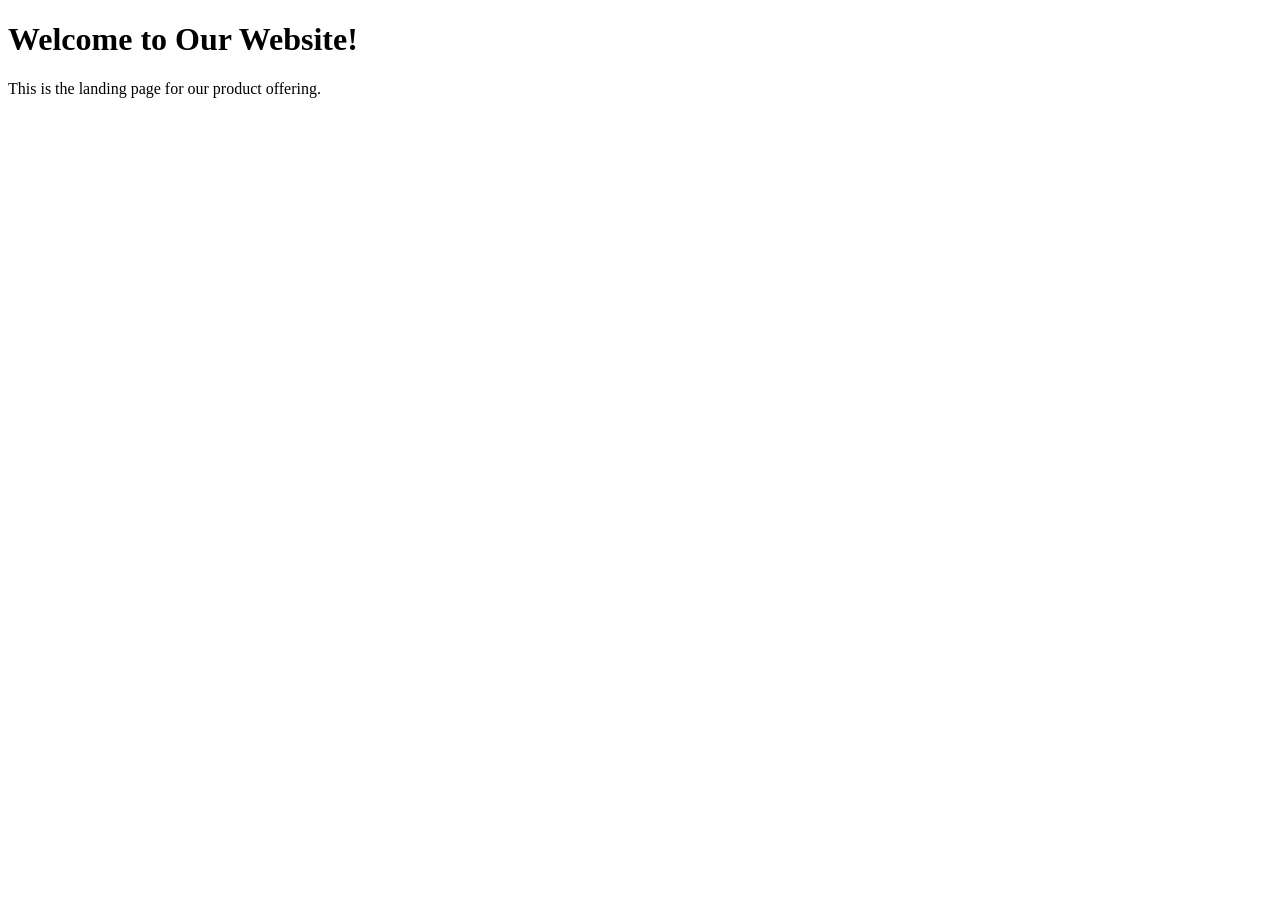
==== commit d50a641a: "Restore landing page and place Meta Pixel in head" ====
--- a/index.html
+++ b/index.html
@@ -1 +1,28 @@
-<!DOCTYPE html>\n<html>\n<head>\n    <meta charset=\"UTF-8\">\n    <meta name=\"viewport\" content=\"width=device-width, initial-scale=1.0\">\n    <title>Your Page Title</title>\n    <script>\n      !function(f,b,e,v,n,t,s)\n      {if(f.fbq)return;n=f.fbq=function(){n.callMethod?\n      n.callMethod.apply(n,arguments):n.queue.push(arguments)};\n      if(!f._fbq)f._fbq=n;n.push=n;n.loaded=!0;n.version='2.0';\n      n.queue=[];t=b.createElement(e);t.async=!0;\n      t.src=v;s=b.getElementsByTagName(e)[0];\n      s.parentNode.insertBefore(t,s)}(window, document,'script',\n      'https://connect.facebook.net/en_US/fbevents.js');\n      fbq('init', '795628136958793');\n      fbq('track', 'PageView');\n    <\/script>\n    <noscript><img height=\"1\" width=\"1\" style=\"display:none\"\n      src=\"https://www.facebook.com/tr?id=795628136958793&ev=PageView&noscript=1\"\n    \/></noscript>\n</head>\n<body>\n    <!-- Your page content goes here -->\n</body>\n</html>+<!DOCTYPE html>
+<html lang="en">
+<head>
+    <meta charset="UTF-8">
+    <meta name="viewport" content="width=device-width, initial-scale=1.0">
+    <title>Landing Page</title>
+    <!-- Meta Pixel Code -->
+    <script>
+        !function(f,b,e,v,n,t,s)
+        {if(f.fbq)return;n=f.fbq=function(){n.callMethod?
+        n.callMethod.apply(n,arguments):n.queue.push(arguments)};
+        if(!f._fbq)f._fbq=n;n.push=n;n.loaded=!0;n.version='2.0';
+        n.queue=[];t=b.createElement(e);t.async=!0;
+        t.src=v;s=b.getElementsByTagName(e)[0];
+        s.parentNode.insertBefore(t,s)}(window, document,'script',
+        'https://connect.facebook.net/en_US/fbevents.js');
+        fbq('init', '795628136958793');
+        fbq('track', 'PageView');
+    </script>
+    <noscript><img height="1" width="1" src="https://www.facebook.com/tr?id=795628136958793&ev=PageView
+    &noscript=1" /></noscript>
+    <!-- End Meta Pixel Code -->
+</head>
+<body>
+    <h1>Welcome to Our Website!</h1>
+    <p>This is the landing page for our product offering.</p>
+</body>
+</html>
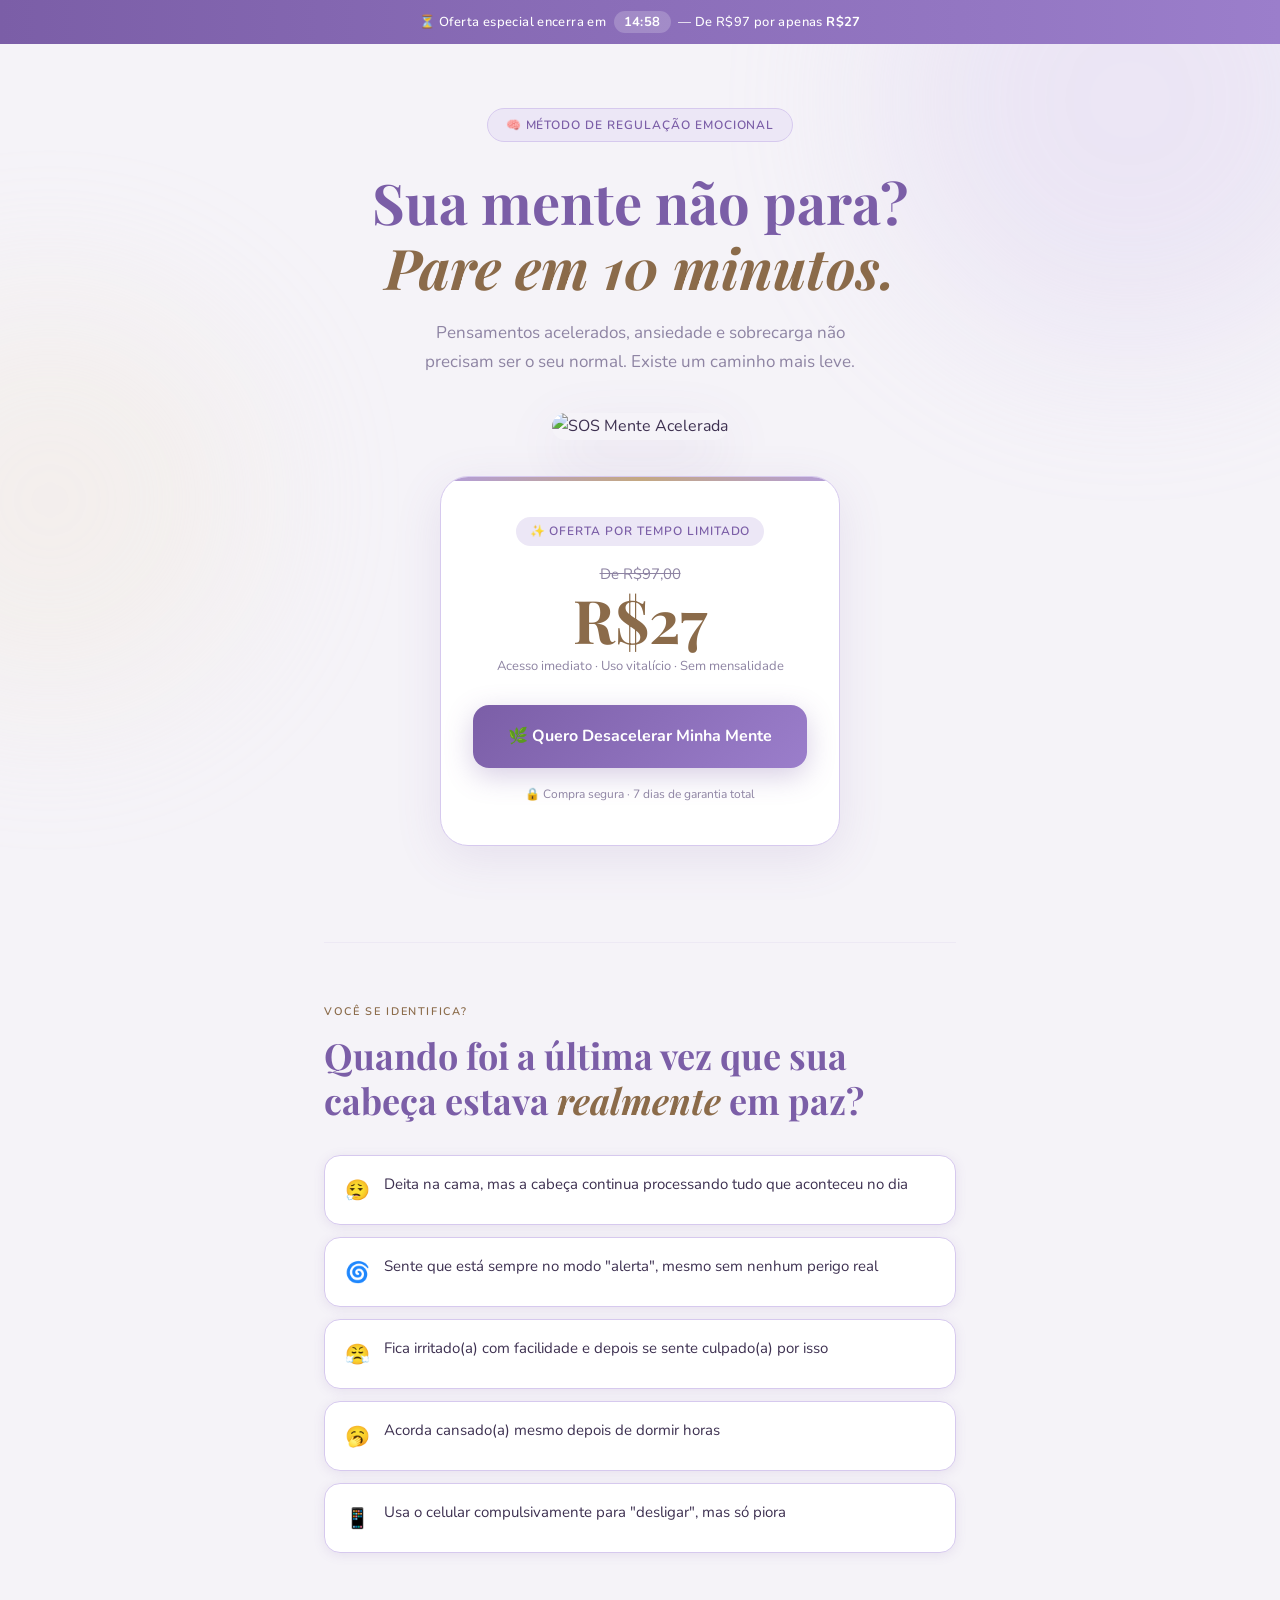
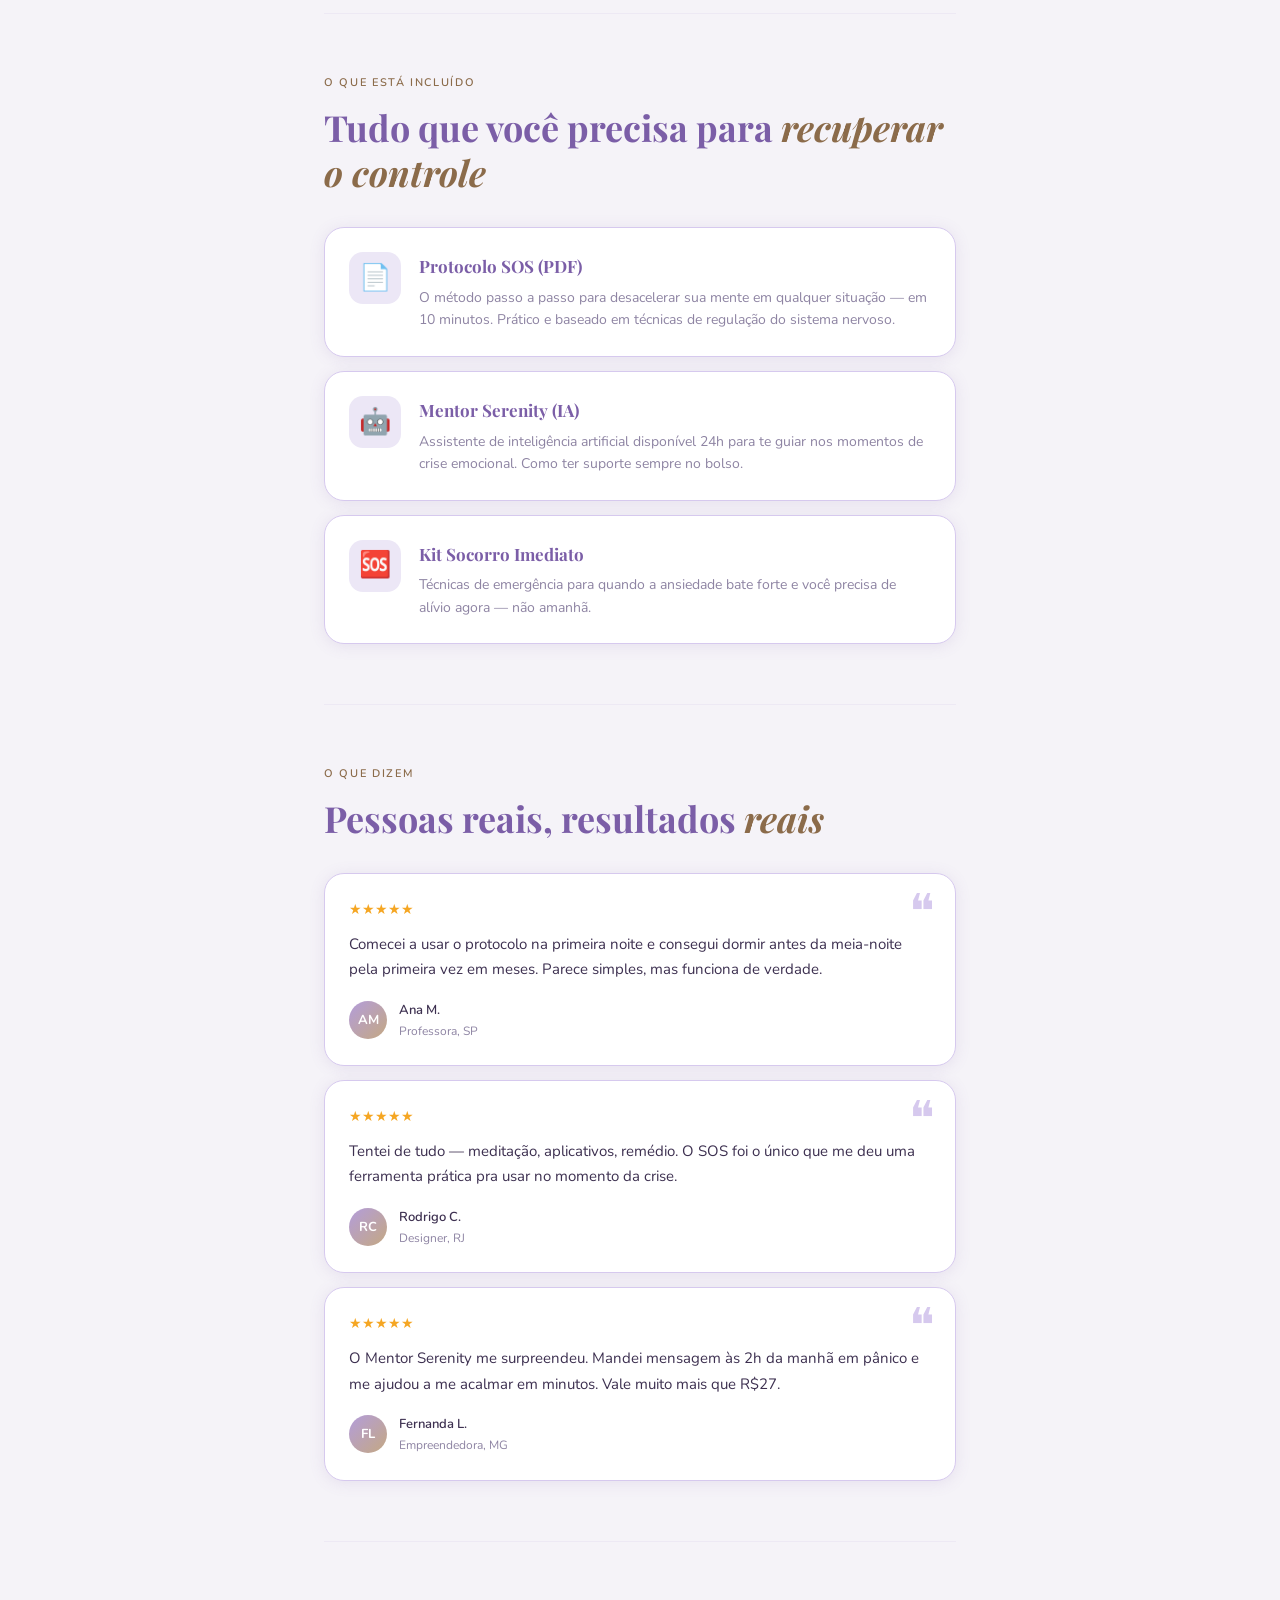
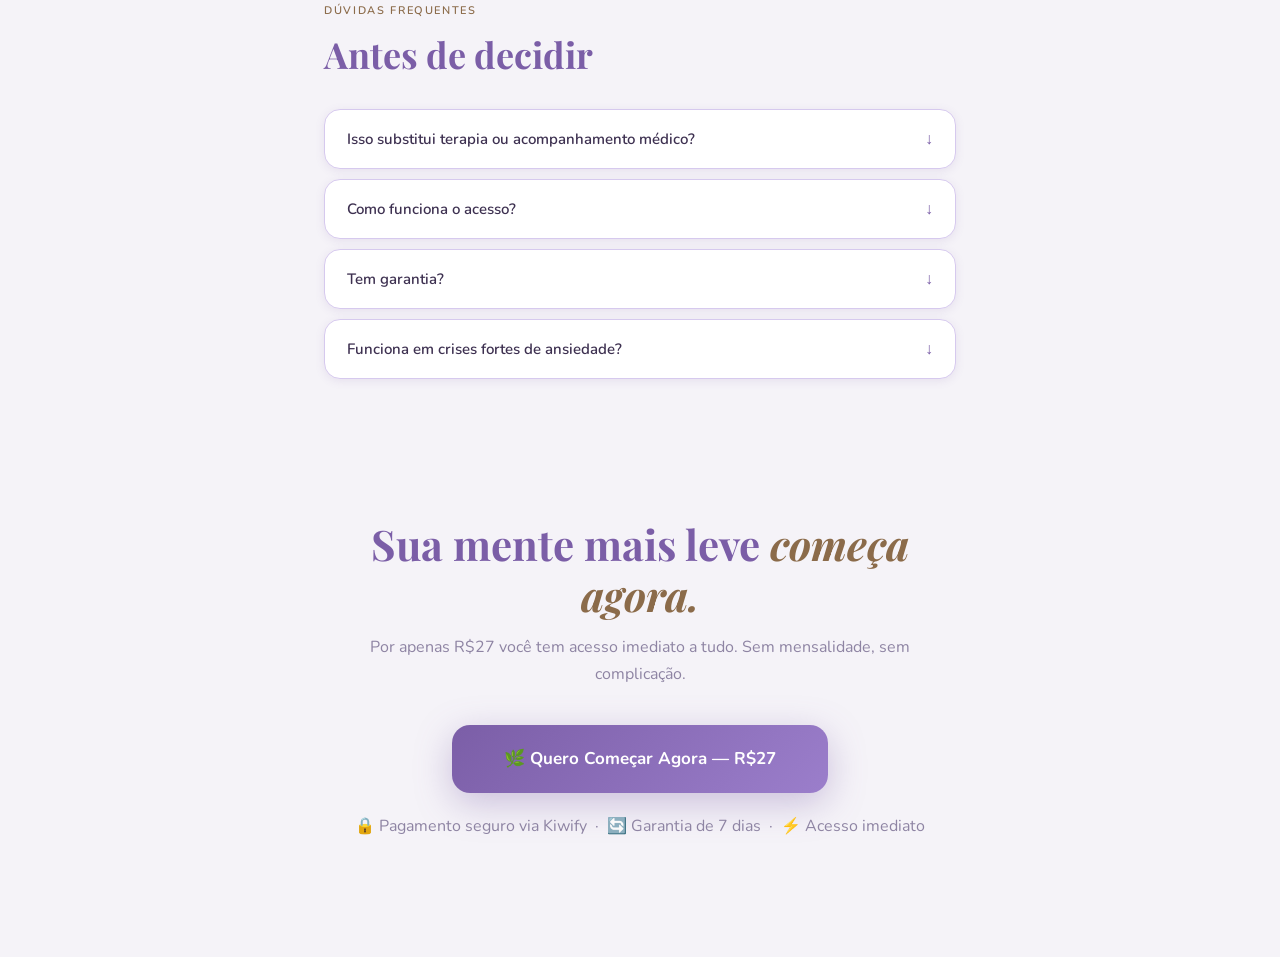
==== commit a898dc24: "Rename index (1).html to index.html" ====
--- a/index.html
+++ b/index.html
@@ -1,28 +1,406 @@
 <!DOCTYPE html>
-<html lang="en">
+<html lang="pt-BR">
 <head>
-    <meta charset="UTF-8">
-    <meta name="viewport" content="width=device-width, initial-scale=1.0">
-    <title>Landing Page</title>
-    <!-- Meta Pixel Code -->
-    <script>
-        !function(f,b,e,v,n,t,s)
-        {if(f.fbq)return;n=f.fbq=function(){n.callMethod?
-        n.callMethod.apply(n,arguments):n.queue.push(arguments)};
-        if(!f._fbq)f._fbq=n;n.push=n;n.loaded=!0;n.version='2.0';
-        n.queue=[];t=b.createElement(e);t.async=!0;
-        t.src=v;s=b.getElementsByTagName(e)[0];
-        s.parentNode.insertBefore(t,s)}(window, document,'script',
-        'https://connect.facebook.net/en_US/fbevents.js');
-        fbq('init', '795628136958793');
-        fbq('track', 'PageView');
-    </script>
-    <noscript><img height="1" width="1" src="https://www.facebook.com/tr?id=795628136958793&ev=PageView
-    &noscript=1" /></noscript>
-    <!-- End Meta Pixel Code -->
+<meta charset="UTF-8">
+<meta name="viewport" content="width=device-width, initial-scale=1.0">
+<title>SOS Mente Acelerada — Pare os Pensamentos em 10 Minutos</title>
+
+<!-- Meta Pixel Code -->
+<script>
+!function(f,b,e,v,n,t,s)
+{if(f.fbq)return;n=f.fbq=function(){n.callMethod?
+n.callMethod.apply(n,arguments):n.queue.push(arguments)};
+if(!f._fbq)f._fbq=n;n.push=n;n.loaded=!0;n.version='2.0';
+n.queue=[];t=b.createElement(e);t.async=!0;
+t.src=v;s=b.getElementsByTagName(e)[0];
+s.parentNode.insertBefore(t,s)}(window, document,'script',
+'https://connect.facebook.net/en_US/fbevents.js');
+fbq('init', '795628136958793');
+fbq('track', 'PageView');
+</script>
+<noscript>
+  <img height="1" width="1" style="display:none"
+    src="https://www.facebook.com/tr?id=795628136958793&ev=PageView&noscript=1"/>
+</noscript>
+<!-- End Meta Pixel Code -->
+
+<link href="https://fonts.googleapis.com/css2?family=Playfair+Display:ital,wght@0,700;1,400&family=Nunito:wght@300;400;500;600;700&display=swap" rel="stylesheet">
+<style>
+  :root {
+    --bg:       #f5f3f8;
+    --bg2:      #ede9f4;
+    --white:    #ffffff;
+    --purple:   #7b5ea7;
+    --purple2:  #9b7ecb;
+    --lavender: #b39ddb;
+    --lilac:    #d6c9ee;
+    --soft:     #ece7f6;
+    --brown:    #8b6b4a;
+    --brown-l:  #c4a882;
+    --text:     #3d3050;
+    --muted:    #8e84a3;
+    --shadow:   rgba(123,94,167,0.12);
+  }
+  * { margin:0; padding:0; box-sizing:border-box; }
+  body {
+    background: var(--bg);
+    color: var(--text);
+    font-family: 'Nunito', sans-serif;
+    font-weight: 400;
+    line-height: 1.7;
+    overflow-x: hidden;
+  }
+  .blob { position:fixed; border-radius:50%; filter:blur(80px); pointer-events:none; z-index:0; opacity:0.3; }
+  .blob-1 { width:500px; height:500px; background:var(--lilac); top:-150px; right:-100px; }
+  .blob-2 { width:400px; height:400px; background:#f0e6d3; bottom:200px; left:-150px; }
+
+  .container { max-width:680px; margin:0 auto; padding:0 24px; position:relative; z-index:1; }
+
+  /* TIMER */
+  .timer-bar {
+    background: linear-gradient(90deg, var(--purple), var(--purple2));
+    padding:11px 24px; text-align:center;
+    font-size:13px; color:#fff; font-weight:500; letter-spacing:0.03em;
+    position:relative; z-index:10;
+  }
+  #countdown {
+    font-weight:700; font-variant-numeric:tabular-nums;
+    background:rgba(255,255,255,0.2); padding:2px 10px; border-radius:20px; margin:0 4px;
+  }
+
+  /* HERO */
+  .hero { padding:64px 0 40px; text-align:center; }
+  .badge {
+    display:inline-flex; align-items:center; gap:8px;
+    background:var(--soft); border:1px solid var(--lilac); border-radius:100px;
+    padding:6px 18px; font-size:12px; color:var(--purple);
+    letter-spacing:0.08em; text-transform:uppercase; font-weight:600;
+    margin-bottom:28px; animation:fadeUp 0.6s ease both;
+  }
+  .hero h1 {
+    font-family:'Playfair Display', serif; font-size:clamp(36px,8vw,56px);
+    font-weight:700; color:var(--purple); line-height:1.15;
+    margin-bottom:20px; animation:fadeUp 0.6s 0.1s ease both;
+  }
+  .hero h1 em { font-style:italic; color:var(--brown); }
+  .hero p {
+    font-size:17px; color:var(--muted); max-width:480px;
+    margin:0 auto 36px; animation:fadeUp 0.6s 0.2s ease both;
+  }
+  .mockup-wrap {
+    margin:0 auto 36px; max-width:340px;
+    animation:fadeUp 0.6s 0.15s ease both;
+  }
+  .mockup-wrap img { width:100%; border-radius:20px; box-shadow:0 20px 60px var(--shadow); }
+
+  /* PRICE CARD */
+  .price-card {
+    background:var(--white); border:1.5px solid var(--lilac); border-radius:28px;
+    padding:40px 32px; text-align:center; margin:0 auto 56px; max-width:400px;
+    box-shadow:0 12px 48px var(--shadow); animation:fadeUp 0.6s 0.3s ease both;
+    position:relative; overflow:hidden;
+  }
+  .price-card::before {
+    content:''; position:absolute; top:0; left:0; right:0; height:4px;
+    background:linear-gradient(90deg,var(--lavender),var(--brown-l),var(--lavender));
+  }
+  .price-tag {
+    display:inline-block; background:var(--soft); color:var(--purple);
+    font-size:12px; font-weight:600; letter-spacing:0.08em; text-transform:uppercase;
+    padding:4px 14px; border-radius:100px; margin-bottom:16px;
+  }
+  .price-old { font-size:15px; color:var(--muted); text-decoration:line-through; margin-bottom:2px; }
+  .price-new {
+    font-family:'Playfair Display',serif; font-size:60px;
+    font-weight:700; color:var(--brown); line-height:1; margin-bottom:6px;
+  }
+  .price-note { font-size:13px; color:var(--muted); margin-bottom:28px; }
+  .cta-btn {
+    display:block; width:100%;
+    background:linear-gradient(135deg,var(--purple) 0%,var(--purple2) 100%);
+    color:#fff; font-family:'Nunito',sans-serif; font-weight:700; font-size:16px;
+    padding:18px 32px; border-radius:16px; text-decoration:none;
+    transition:transform 0.2s,box-shadow 0.2s;
+    box-shadow:0 8px 28px rgba(123,94,167,0.3);
+  }
+  .cta-btn:hover { transform:translateY(-2px); box-shadow:0 14px 36px rgba(123,94,167,0.4); }
+  .guarantee {
+    display:flex; align-items:center; justify-content:center;
+    gap:8px; font-size:12px; color:var(--muted); margin-top:16px;
+  }
+
+  /* SECTIONS */
+  .section { padding:60px 0; border-top:1px solid var(--bg2); }
+  .section-label {
+    font-size:11px; letter-spacing:0.15em; text-transform:uppercase;
+    color:var(--brown); font-weight:600; margin-bottom:12px;
+  }
+  .section h2 {
+    font-family:'Playfair Display',serif; font-size:clamp(24px,5vw,36px);
+    font-weight:700; color:var(--purple); line-height:1.25; margin-bottom:32px;
+  }
+  .section h2 em { font-style:italic; color:var(--brown); }
+
+  /* SYMPTOMS */
+  .symptom-list { list-style:none; display:flex; flex-direction:column; gap:12px; }
+  .symptom-list li {
+    display:flex; align-items:flex-start; gap:14px;
+    background:var(--white); border:1px solid var(--lilac); border-radius:16px;
+    padding:16px 20px; font-size:15px; box-shadow:0 2px 12px var(--shadow);
+  }
+  .symptom-list li .icon { font-size:20px; flex-shrink:0; margin-top:2px; }
+
+  /* DELIVERABLES */
+  .deliverables { display:flex; flex-direction:column; gap:14px; }
+  .deliverable-card {
+    background:var(--white); border:1px solid var(--lilac); border-radius:20px;
+    padding:24px; display:flex; gap:18px; align-items:flex-start;
+    box-shadow:0 2px 16px var(--shadow); transition:transform 0.2s,box-shadow 0.2s;
+  }
+  .deliverable-card:hover { transform:translateY(-2px); box-shadow:0 8px 28px var(--shadow); }
+  .deliverable-icon {
+    font-size:26px; flex-shrink:0; width:52px; height:52px;
+    display:flex; align-items:center; justify-content:center;
+    background:var(--soft); border-radius:14px;
+  }
+  .deliverable-card h3 {
+    font-family:'Playfair Display',serif; font-size:17px;
+    font-weight:700; color:var(--purple); margin-bottom:6px;
+  }
+  .deliverable-card p { font-size:14px; color:var(--muted); line-height:1.6; }
+
+  /* TESTIMONIALS */
+  .testimonials { display:flex; flex-direction:column; gap:14px; }
+  .testimonial {
+    background:var(--white); border:1px solid var(--lilac); border-radius:20px;
+    padding:24px; box-shadow:0 2px 16px var(--shadow); position:relative;
+  }
+  .testimonial::after {
+    content:'❝'; position:absolute; top:14px; right:20px;
+    font-size:48px; color:var(--lilac); line-height:1;
+  }
+  .stars { color:#f5a623; font-size:14px; margin-bottom:10px; }
+  .testimonial-text { font-size:15px; line-height:1.7; margin-bottom:16px; }
+  .testimonial-author { display:flex; align-items:center; gap:12px; }
+  .avatar {
+    width:38px; height:38px; border-radius:50%;
+    background:linear-gradient(135deg,var(--lavender),var(--brown-l));
+    display:flex; align-items:center; justify-content:center;
+    font-size:13px; font-weight:700; color:#fff;
+  }
+  .author-info .name { font-size:13px; font-weight:600; }
+  .author-info .role { font-size:12px; color:var(--muted); }
+
+  /* FAQ */
+  .faq-list { display:flex; flex-direction:column; gap:10px; }
+  .faq-item {
+    background:var(--white); border:1px solid var(--lilac);
+    border-radius:16px; overflow:hidden; box-shadow:0 2px 10px var(--shadow);
+  }
+  .faq-question {
+    width:100%; background:none; border:none; color:var(--text);
+    font-family:'Nunito',sans-serif; font-size:15px; font-weight:600;
+    padding:18px 22px; text-align:left; cursor:pointer;
+    display:flex; justify-content:space-between; align-items:center; gap:16px;
+  }
+  .faq-question .chevron { font-size:16px; color:var(--purple); transition:transform 0.3s; flex-shrink:0; }
+  .faq-answer {
+    max-height:0; overflow:hidden; transition:max-height 0.3s ease,padding 0.3s;
+    font-size:14px; color:var(--muted); line-height:1.7; padding:0 22px;
+  }
+  .faq-item.open .faq-answer { max-height:200px; padding:0 22px 18px; }
+  .faq-item.open .chevron { transform:rotate(180deg); }
+
+  /* FINAL CTA */
+  .final-cta { padding:80px 0; text-align:center; }
+  .final-cta h2 {
+    font-family:'Playfair Display',serif; font-size:clamp(28px,6vw,42px);
+    font-weight:700; color:var(--purple); line-height:1.2; margin-bottom:14px;
+  }
+  .final-cta h2 em { font-style:italic; color:var(--brown); }
+  .final-cta p { font-size:16px; color:var(--muted); margin-bottom:36px; }
+  .cta-btn-large {
+    display:inline-block;
+    background:linear-gradient(135deg,var(--purple) 0%,var(--purple2) 100%);
+    color:#fff; font-family:'Nunito',sans-serif; font-weight:700; font-size:17px;
+    padding:20px 52px; border-radius:18px; text-decoration:none;
+    transition:transform 0.2s,box-shadow 0.2s;
+    box-shadow:0 10px 36px rgba(123,94,167,0.35); margin-bottom:20px;
+  }
+  .cta-btn-large:hover { transform:translateY(-3px); box-shadow:0 18px 48px rgba(123,94,167,0.45); }
+  .footer-note { font-size:12px; color:var(--muted); }
+
+  @keyframes fadeUp {
+    from { opacity:0; transform:translateY(18px); }
+    to   { opacity:1; transform:translateY(0); }
+  }
+  .reveal { opacity:0; transform:translateY(24px); transition:opacity 0.6s ease,transform 0.6s ease; }
+  .reveal.visible { opacity:1; transform:translateY(0); }
+</style>
 </head>
 <body>
-    <h1>Welcome to Our Website!</h1>
-    <p>This is the landing page for our product offering.</p>
+
+<div class="blob blob-1"></div>
+<div class="blob blob-2"></div>
+
+<div class="timer-bar">
+  ⏳ Oferta especial encerra em <span id="countdown">15:00</span> — De R$97 por apenas <strong>R$27</strong>
+</div>
+
+<div class="container">
+
+  <section class="hero">
+    <div class="badge">🧠 Método de regulação emocional</div>
+    <h1>Sua mente não para?<br><em>Pare em 10 minutos.</em></h1>
+    <p>Pensamentos acelerados, ansiedade e sobrecarga não precisam ser o seu normal. Existe um caminho mais leve.</p>
+    <div class="mockup-wrap">
+      <img src="ChatGPT_Image_18_mar_2026__17_12_51.png" alt="SOS Mente Acelerada">
+    </div>
+    <div class="price-card">
+      <div class="price-tag">✨ Oferta por tempo limitado</div>
+      <div class="price-old">De R$97,00</div>
+      <div class="price-new">R$27</div>
+      <div class="price-note">Acesso imediato · Uso vitalício · Sem mensalidade</div>
+      <a href="https://pay.kiwify.com.br/rpnTNTQ" class="cta-btn">🌿 Quero Desacelerar Minha Mente</a>
+      <div class="guarantee">🔒 Compra segura · 7 dias de garantia total</div>
+    </div>
+  </section>
+
+  <section class="section reveal">
+    <p class="section-label">Você se identifica?</p>
+    <h2>Quando foi a última vez que sua cabeça estava <em>realmente</em> em paz?</h2>
+    <ul class="symptom-list">
+      <li><span class="icon">😮‍💨</span><span>Deita na cama, mas a cabeça continua processando tudo que aconteceu no dia</span></li>
+      <li><span class="icon">🌀</span><span>Sente que está sempre no modo "alerta", mesmo sem nenhum perigo real</span></li>
+      <li><span class="icon">😤</span><span>Fica irritado(a) com facilidade e depois se sente culpado(a) por isso</span></li>
+      <li><span class="icon">🥱</span><span>Acorda cansado(a) mesmo depois de dormir horas</span></li>
+      <li><span class="icon">📱</span><span>Usa o celular compulsivamente para "desligar", mas só piora</span></li>
+    </ul>
+  </section>
+
+  <section class="section reveal">
+    <p class="section-label">O que está incluído</p>
+    <h2>Tudo que você precisa para <em>recuperar o controle</em></h2>
+    <div class="deliverables">
+      <div class="deliverable-card">
+        <div class="deliverable-icon">📄</div>
+        <div>
+          <h3>Protocolo SOS (PDF)</h3>
+          <p>O método passo a passo para desacelerar sua mente em qualquer situação — em 10 minutos. Prático e baseado em técnicas de regulação do sistema nervoso.</p>
+        </div>
+      </div>
+      <div class="deliverable-card">
+        <div class="deliverable-icon">🤖</div>
+        <div>
+          <h3>Mentor Serenity (IA)</h3>
+          <p>Assistente de inteligência artificial disponível 24h para te guiar nos momentos de crise emocional. Como ter suporte sempre no bolso.</p>
+        </div>
+      </div>
+      <div class="deliverable-card">
+        <div class="deliverable-icon">🆘</div>
+        <div>
+          <h3>Kit Socorro Imediato</h3>
+          <p>Técnicas de emergência para quando a ansiedade bate forte e você precisa de alívio agora — não amanhã.</p>
+        </div>
+      </div>
+    </div>
+  </section>
+
+  <section class="section reveal">
+    <p class="section-label">O que dizem</p>
+    <h2>Pessoas reais, resultados <em>reais</em></h2>
+    <div class="testimonials">
+      <div class="testimonial">
+        <div class="stars">★★★★★</div>
+        <p class="testimonial-text">Comecei a usar o protocolo na primeira noite e consegui dormir antes da meia-noite pela primeira vez em meses. Parece simples, mas funciona de verdade.</p>
+        <div class="testimonial-author">
+          <div class="avatar">AM</div>
+          <div class="author-info"><div class="name">Ana M.</div><div class="role">Professora, SP</div></div>
+        </div>
+      </div>
+      <div class="testimonial">
+        <div class="stars">★★★★★</div>
+        <p class="testimonial-text">Tentei de tudo — meditação, aplicativos, remédio. O SOS foi o único que me deu uma ferramenta prática pra usar no momento da crise.</p>
+        <div class="testimonial-author">
+          <div class="avatar">RC</div>
+          <div class="author-info"><div class="name">Rodrigo C.</div><div class="role">Designer, RJ</div></div>
+        </div>
+      </div>
+      <div class="testimonial">
+        <div class="stars">★★★★★</div>
+        <p class="testimonial-text">O Mentor Serenity me surpreendeu. Mandei mensagem às 2h da manhã em pânico e me ajudou a me acalmar em minutos. Vale muito mais que R$27.</p>
+        <div class="testimonial-author">
+          <div class="avatar">FL</div>
+          <div class="author-info"><div class="name">Fernanda L.</div><div class="role">Empreendedora, MG</div></div>
+        </div>
+      </div>
+    </div>
+  </section>
+
+  <section class="section reveal">
+    <p class="section-label">Dúvidas frequentes</p>
+    <h2>Antes de decidir</h2>
+    <div class="faq-list">
+      <div class="faq-item">
+        <button class="faq-question" onclick="toggleFaq(this)">Isso substitui terapia ou acompanhamento médico?<span class="chevron">↓</span></button>
+        <div class="faq-answer">Não. O SOS Mente Acelerada é uma ferramenta de apoio emocional e autocuidado, não tratamento médico. Se você tem diagnóstico de ansiedade ou depressão, use em conjunto com seu acompanhamento profissional.</div>
+      </div>
+      <div class="faq-item">
+        <button class="faq-question" onclick="toggleFaq(this)">Como funciona o acesso?<span class="chevron">↓</span></button>
+        <div class="faq-answer">Imediatamente após o pagamento, você recebe um email com o link de acesso ao PDF e ao Mentor Serenity. Acesso vitalício, sem mensalidade, disponível no celular ou computador.</div>
+      </div>
+      <div class="faq-item">
+        <button class="faq-question" onclick="toggleFaq(this)">Tem garantia?<span class="chevron">↓</span></button>
+        <div class="faq-answer">Sim! Você tem 7 dias de garantia total. Se por qualquer motivo não gostar, basta pedir reembolso e devolvemos 100% do valor — sem burocracia.</div>
+      </div>
+      <div class="faq-item">
+        <button class="faq-question" onclick="toggleFaq(this)">Funciona em crises fortes de ansiedade?<span class="chevron">↓</span></button>
+        <div class="faq-answer">O Kit Socorro Imediato foi criado exatamente para esses momentos. As técnicas são baseadas em regulação do sistema nervoso autônomo e funcionam mesmo quando a ansiedade está intensa.</div>
+      </div>
+    </div>
+  </section>
+
+  <section class="final-cta reveal">
+    <h2>Sua mente mais leve <em>começa agora.</em></h2>
+    <p>Por apenas R$27 você tem acesso imediato a tudo. Sem mensalidade, sem complicação.</p>
+    <a href="https://pay.kiwify.com.br/rpnTNTQ" class="cta-btn-large">🌿 Quero Começar Agora — R$27</a><br>
+    <p class="footer-note">🔒 Pagamento seguro via Kiwify &nbsp;·&nbsp; 🔄 Garantia de 7 dias &nbsp;·&nbsp; ⚡ Acesso imediato</p>
+  </section>
+
+</div>
+
+<script>
+  let total = 15*60;
+  const el = document.getElementById('countdown');
+  const iv = setInterval(()=>{
+    total--;
+    if(total<=0){clearInterval(iv);el.textContent='00:00';return;}
+    el.textContent=String(Math.floor(total/60)).padStart(2,'0')+':'+String(total%60).padStart(2,'0');
+  },1000);
+
+  const obs = new IntersectionObserver(e=>e.forEach(x=>{if(x.isIntersecting)x.target.classList.add('visible');}),{threshold:0.08});
+  document.querySelectorAll('.reveal').forEach(r=>obs.observe(r));
+
+  function toggleFaq(btn){
+    const item=btn.closest('.faq-item');
+    const open=item.classList.contains('open');
+    document.querySelectorAll('.faq-item').forEach(i=>i.classList.remove('open'));
+    if(!open)item.classList.add('open');
+  }
+
+  // Pixel — ViewContent ao carregar
+  if(typeof fbq !== 'undefined'){
+    fbq('track', 'ViewContent', {value:27.00, currency:'BRL', content_name:'SOS Mente Acelerada', content_type:'product'});
+  }
+
+  // Pixel — InitiateCheckout ao clicar nos botoes de compra
+  document.querySelectorAll('a[href*="kiwify"]').forEach(function(btn){
+    btn.addEventListener('click', function(){
+      if(typeof fbq !== 'undefined'){
+        fbq('track', 'InitiateCheckout', {value:27.00, currency:'BRL', content_name:'SOS Mente Acelerada', content_type:'product'});
+      }
+    });
+  });
+</script>
 </body>
-</html>+</html>
